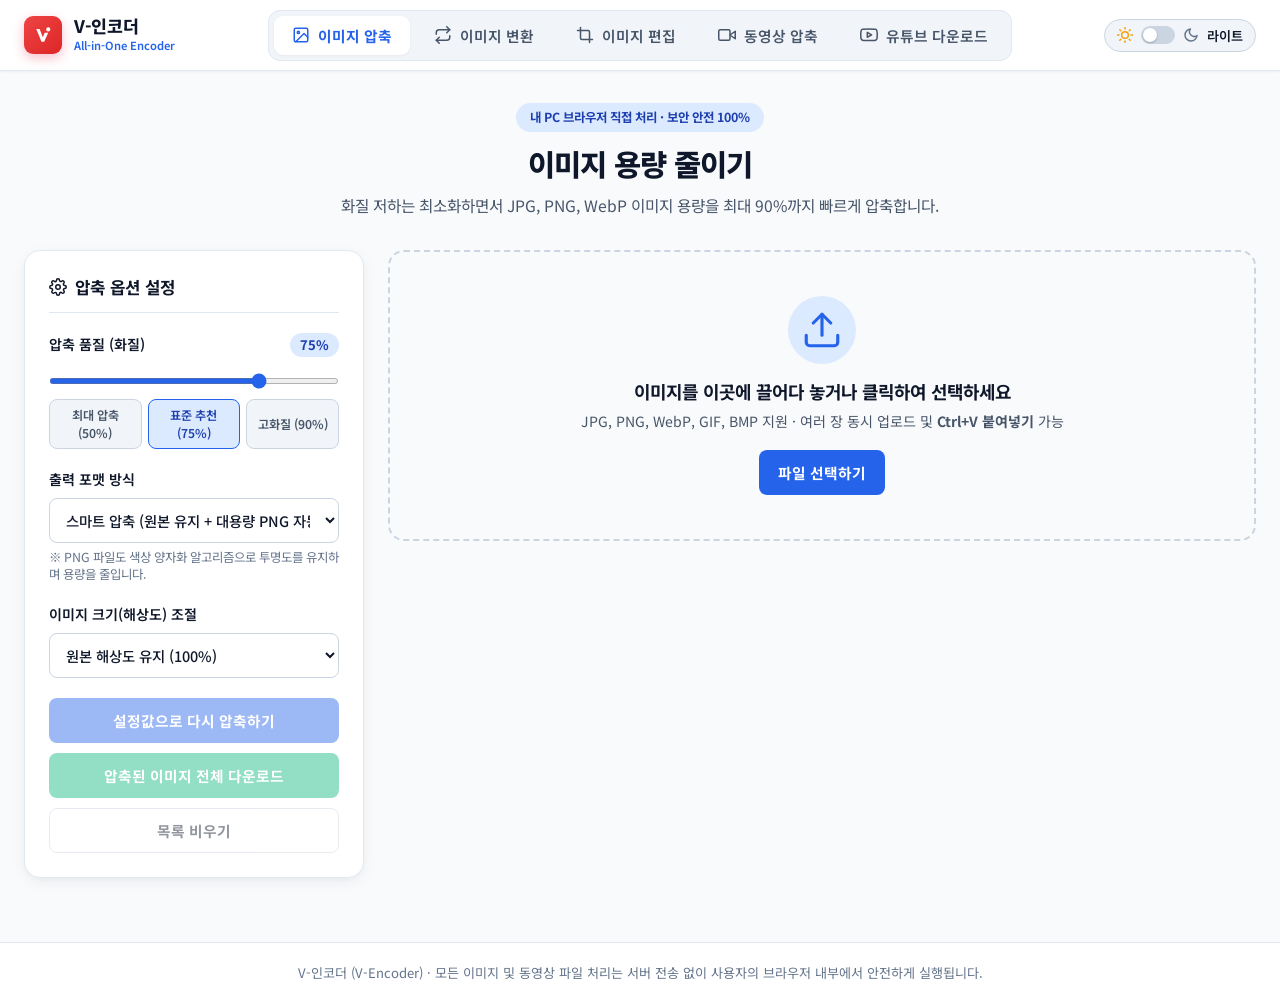
==== index.html @ ed8affd1 "Add files via upload" ====
<!DOCTYPE html>
<html lang="ko" data-theme="light">
<head>
  <meta charset="UTF-8" />
  <meta name="viewport" content="width=device-width, initial-scale=1.0" />
  <title>V-인코더 | 이미지·동영상 압축/변환 & 유튜브 다운로드</title>
  <link rel="icon" type="image/svg+xml" href="data:image/svg+xml,%3Csvg xmlns='http://www.w3.org/2000/svg' viewBox='0 0 64 64'%3E%3Crect width='64' height='64' rx='12' fill='%23e11d48'/%3E%3Cpath d='M15 17 L28 49 L35 49 L45 27 L36 27 L31.5 38 L23.5 17 Z' fill='%23ffffff'/%3E%3Ccircle cx='45' cy='18' r='5' fill='%23ffffff'/%3E%3C/svg%3E" />
  <link rel="alternate icon" href="favicon.svg" />
  <link rel="stylesheet" href="style.css?v=20261013_3" />
  <link rel="preconnect" href="https://fonts.googleapis.com">
  <link rel="preconnect" href="https://fonts.gstatic.com" crossorigin>
  <link href="https://fonts.googleapis.com/css2?family=Pretendard:wght@400;500;600;700;800&family=Noto+Sans+KR:wght@400;500;600;700&display=swap" rel="stylesheet">
</head>
<body>
  <!-- 상단 고정 헤더 -->
  <header class="app-header">
    <div class="header-inner">
      <div class="brand" id="brandLogo" title="홈으로 이동">
        <div class="brand-icon">
          <svg width="24" height="24" viewBox="0 0 64 64" fill="none" xmlns="http://www.w3.org/2000/svg">
            <path d="M14 16 L28 50 L35 50 L46 26 L36.5 26 L31.5 38 L23 16 Z" fill="#ffffff" />
            <circle cx="46" cy="17" r="5.5" fill="#ffffff" />
          </svg>
        </div>
        <div class="brand-text">
          <span class="brand-title">V-인코더</span>
          <span class="brand-badge">All-in-One Encoder</span>
        </div>
      </div>

      <!-- 상단 4개 메인 메뉴 탭 -->
      <nav class="main-nav" role="tablist" aria-label="메인 기능 메뉴">
        <button class="nav-tab active" role="tab" aria-selected="true" data-tab="img-compress">
          <svg width="18" height="18" viewBox="0 0 24 24" fill="none" stroke="currentColor" stroke-width="2" stroke-linecap="round" stroke-linejoin="round">
            <rect x="3" y="3" width="18" height="18" rx="2" ry="2"></rect>
            <circle cx="8.5" cy="8.5" r="1.5"></circle>
            <polyline points="21 15 16 10 5 21"></polyline>
          </svg>
          <span>이미지 압축</span>
        </button>

        <button class="nav-tab" role="tab" aria-selected="false" data-tab="img-convert">
          <svg width="18" height="18" viewBox="0 0 24 24" fill="none" stroke="currentColor" stroke-width="2" stroke-linecap="round" stroke-linejoin="round">
            <polyline points="17 1 21 5 17 9"></polyline>
            <path d="M3 11V9a4 4 0 0 1 4-4h14"></path>
            <polyline points="7 23 3 19 7 15"></polyline>
            <path d="M21 13v2a4 4 0 0 1-4 4H3"></path>
          </svg>
          <span>이미지 변환</span>
        </button>

        <button class="nav-tab" role="tab" aria-selected="false" data-tab="img-edit">
          <svg width="18" height="18" viewBox="0 0 24 24" fill="none" stroke="currentColor" stroke-width="2" stroke-linecap="round" stroke-linejoin="round">
            <path d="M6 2v14a2 2 0 0 0 2 2h14"></path>
            <path d="M18 22V8a2 2 0 0 0-2-2H2"></path>
          </svg>
          <span>이미지 편집</span>
        </button>

        <button class="nav-tab" role="tab" aria-selected="false" data-tab="video-compress">
          <svg width="18" height="18" viewBox="0 0 24 24" fill="none" stroke="currentColor" stroke-width="2" stroke-linecap="round" stroke-linejoin="round">
            <polygon points="23 7 16 12 23 17 23 7"></polygon>
            <rect x="1" y="5" width="15" height="14" rx="2" ry="2"></rect>
          </svg>
          <span>동영상 압축</span>
        </button>

        <button class="nav-tab" role="tab" aria-selected="false" data-tab="yt-download">
          <svg width="18" height="18" viewBox="0 0 24 24" fill="none" stroke="currentColor" stroke-width="2" stroke-linecap="round" stroke-linejoin="round">
            <path d="M22.54 6.42a2.78 2.78 0 0 0-1.94-2C18.88 4 12 4 12 4s-6.88 0-8.6.46a2.78 2.78 0 0 0-1.94 2A29 29 0 0 0 1 11.75a29 29 0 0 0 .46 5.33A2.78 2.78 0 0 0 3.4 19c1.72.46 8.6.46 8.6.46s6.88 0 8.6-.46a2.78 2.78 0 0 0 1.94-2 29 29 0 0 0 .46-5.25 29 29 0 0 0-.46-5.33z"></path>
            <polygon points="9.75 15.02 15.5 11.75 9.75 8.48 9.75 15.02"></polygon>
          </svg>
          <span>유튜브 다운로드</span>
        </button>
      </nav>

      <!-- 우측 다크모드 토글 스위치 -->
      <div class="header-actions">
        <button type="button" class="theme-toggle-btn" id="themeToggleBtn" aria-label="다크모드 전환">
          <span class="theme-icon sun-icon" title="라이트 모드">
            <svg width="16" height="16" viewBox="0 0 24 24" fill="none" stroke="currentColor" stroke-width="2.2" stroke-linecap="round" stroke-linejoin="round">
              <circle cx="12" cy="12" r="5"></circle>
              <line x1="12" y1="1" x2="12" y2="3"></line>
              <line x1="12" y1="21" x2="12" y2="23"></line>
              <line x1="4.22" y1="4.22" x2="5.64" y2="5.64"></line>
              <line x1="18.36" y1="18.36" x2="19.78" y2="19.78"></line>
              <line x1="1" y1="12" x2="3" y2="12"></line>
              <line x1="21" y1="12" x2="23" y2="12"></line>
              <line x1="4.22" y1="19.78" x2="5.64" y2="18.36"></line>
              <line x1="18.36" y1="5.64" x2="19.78" y2="4.22"></line>
            </svg>
          </span>
          <span class="toggle-track">
            <span class="toggle-thumb"></span>
          </span>
          <span class="theme-icon moon-icon" title="다크 모드">
            <svg width="16" height="16" viewBox="0 0 24 24" fill="none" stroke="currentColor" stroke-width="2.2" stroke-linecap="round" stroke-linejoin="round">
              <path d="M21 12.79A9 9 0 1 1 11.21 3 7 7 0 0 0 21 12.79z"></path>
            </svg>
          </span>
          <span class="theme-label" id="themeLabel">라이트</span>
        </button>
      </div>
    </div>
  </header>

  <!-- 메인 컨테이너 -->
  <main class="main-container">

    <!-- ==========================================
         탭 1: 이미지 압축 (Image Compressor)
         ========================================== -->
    <section id="tab-img-compress" class="tab-panel active" role="tabpanel">
      <div class="section-header">
        <div class="section-badge">내 PC 브라우저 직접 처리 · 보안 안전 100%</div>
        <h1>이미지 용량 줄이기</h1>
        <p>화질 저하는 최소화하면서 JPG, PNG, WebP 이미지 용량을 최대 90%까지 빠르게 압축합니다.</p>
      </div>

      <div class="workspace-grid">
        <!-- 좌측: 설정 패널 -->
        <aside class="settings-card">
          <h2 class="card-title">
            <svg width="18" height="18" viewBox="0 0 24 24" fill="none" stroke="currentColor" stroke-width="2"><circle cx="12" cy="12" r="3"></circle><path d="M19.4 15a1.65 1.65 0 0 0 .33 1.82l.06.06a2 2 0 0 1 0 2.83 2 2 0 0 1-2.83 0l-.06-.06a1.65 1.65 0 0 0-1.82-.33 1.65 1.65 0 0 0-1 1.51V21a2 2 0 0 1-2 2 2 2 0 0 1-2-2v-.09A1.65 1.65 0 0 0 9 19.4a1.65 1.65 0 0 0-1.82.33l-.06.06a2 2 0 0 1-2.83 0 2 2 0 0 1 0-2.83l.06-.06a1.65 1.65 0 0 0 .33-1.82 1.65 1.65 0 0 0-1.51-1H3a2 2 0 0 1-2-2 2 2 0 0 1 2-2h.09A1.65 1.65 0 0 0 4.6 9a1.65 1.65 0 0 0-.33-1.82l-.06-.06a2 2 0 0 1 0-2.83 2 2 0 0 1 2.83 0l.06.06a1.65 1.65 0 0 0 1.82.33H9a1.65 1.65 0 0 0 1-1.51V3a2 2 0 0 1 2-2 2 2 0 0 1 2 2v.09a1.65 1.65 0 0 0 1 1.51 1.65 1.65 0 0 0 1.82-.33l.06-.06a2 2 0 0 1 2.83 0 2 2 0 0 1 0 2.83l-.06.06a1.65 1.65 0 0 0-.33 1.82V9a1.65 1.65 0 0 0 1.51 1H21a2 2 0 0 1 2 2 2 2 0 0 1-2 2h-.09a1.65 1.65 0 0 0-1.51 1z"></path></svg>
            압축 옵션 설정
          </h2>

          <div class="form-group">
            <div class="label-row">
              <label for="compressQuality">압축 품질 (화질)</label>
              <span class="value-badge" id="compressQualityVal">75%</span>
            </div>
            <input type="range" id="compressQuality" min="10" max="98" value="75" step="1" class="range-slider" />
            <div class="preset-chips">
              <button type="button" class="chip-btn" data-q="50">최대 압축 (50%)</button>
              <button type="button" class="chip-btn active" data-q="75">표준 추천 (75%)</button>
              <button type="button" class="chip-btn" data-q="90">고화질 (90%)</button>
            </div>
          </div>

          <div class="form-group">
            <label for="compressFormat">출력 포맷 방식</label>
            <select id="compressFormat" class="form-select">
              <option value="smart" selected>스마트 압축 (원본 유지 + 대용량 PNG 자동 최적화)</option>
              <option value="keep">원본 포맷 무조건 유지 (JPG/PNG/WebP)</option>
              <option value="image/webp">WebP로 압축 (용량 절감률 최고)</option>
              <option value="image/jpeg">JPG로 압축 (호환성 최고)</option>
            </select>
            <p class="form-hint">※ PNG 파일도 색상 양자화 알고리즘으로 투명도를 유지하며 용량을 줄입니다.</p>
          </div>

          <div class="form-group">
            <label for="compressScale">이미지 크기(해상도) 조절</label>
            <select id="compressScale" class="form-select">
              <option value="1" selected>원본 해상도 유지 (100%)</option>
              <option value="0.75">75% 크기로 축소</option>
              <option value="0.5">50% 크기로 축소</option>
              <option value="max-1920">가로 최대 1920px (FHD 맞춤)</option>
              <option value="max-1280">가로 최대 1280px (블로그/웹 맞춤)</option>
              <option value="max-800">가로 최대 800px (모바일 맞춤)</option>
            </select>
          </div>

          <div class="action-stack">
            <button type="button" id="recompressAllBtn" class="btn btn-primary btn-full" disabled>
              설정값으로 다시 압축하기
            </button>
            <button type="button" id="downloadAllCompressedBtn" class="btn btn-success btn-full" disabled>
              압축된 이미지 전체 다운로드
            </button>
            <button type="button" id="clearCompressedBtn" class="btn btn-outline btn-full" disabled>
              목록 비우기
            </button>
          </div>
        </aside>

        <!-- 우측: 드롭존 및 결과 리스트 -->
        <div class="content-area">
          <div class="dropzone" id="compressDropzone">
            <input type="file" id="compressFileInput" multiple accept="image/*" hidden />
            <div class="dropzone-icon">
              <svg width="42" height="42" viewBox="0 0 24 24" fill="none" stroke="currentColor" stroke-width="1.8" stroke-linecap="round" stroke-linejoin="round">
                <path d="M21 15v4a2 2 0 0 1-2 2H5a2 2 0 0 1-2-2v-4"></path>
                <polyline points="17 8 12 3 7 8"></polyline>
                <line x1="12" y1="3" x2="12" y2="15"></line>
              </svg>
            </div>
            <h3>이미지를 이곳에 끌어다 놓거나 클릭하여 선택하세요</h3>
            <p>JPG, PNG, WebP, GIF, BMP 지원 · 여러 장 동시 업로드 및 <strong>Ctrl+V 붙여넣기</strong> 가능</p>
            <button type="button" class="btn btn-primary">파일 선택하기</button>
          </div>

          <!-- 요약 바 -->
          <div class="summary-bar hidden" id="compressSummaryBar">
            <div class="summary-stat">
              <span class="stat-label">총 파일</span>
              <strong id="compressTotalCount">0개</strong>
            </div>
            <div class="summary-stat">
              <span class="stat-label">원본 총합</span>
              <strong id="compressOrigTotal">0 KB</strong>
            </div>
            <div class="summary-stat">
              <span class="stat-label">압축 후 총합</span>
              <strong id="compressNewTotal" class="accent-text">0 KB</strong>
            </div>
            <div class="summary-stat">
              <span class="stat-label">절감된 용량</span>
              <strong id="compressSavedBadge" class="badge-green">0% 절감</strong>
            </div>
          </div>

          <!-- 결과 리스트 -->
          <div class="file-list" id="compressFileList"></div>
        </div>
      </div>
    </section>

    <!-- ==========================================
         탭 2: 이미지 변환 (Image Converter)
         ========================================== -->
    <section id="tab-img-convert" class="tab-panel" role="tabpanel">
      <div class="section-header">
        <div class="section-badge">다중 일괄 변환 · 투명 배경 처리 지원</div>
        <h1>이미지 포맷 변환</h1>
        <p>PNG, JPG, WebP, BMP, ICO(아이콘), PDF 문서 포맷으로 클릭 한 번에 변환하세요.</p>
      </div>

      <div class="workspace-grid">
        <aside class="settings-card">
          <h2 class="card-title">
            <svg width="18" height="18" viewBox="0 0 24 24" fill="none" stroke="currentColor" stroke-width="2"><polyline points="17 1 21 5 17 9"></polyline><path d="M3 11V9a4 4 0 0 1 4-4h14"></path><polyline points="7 23 3 19 7 15"></polyline><path d="M21 13v2a4 4 0 0 1-4 4H3"></path></svg>
            변환 포맷 선택
          </h2>

          <div class="form-group">
            <label>변환할 목표 포맷</label>
            <div class="format-grid" id="convertFormatGrid">
              <button type="button" class="format-pill active" data-fmt="image/png" data-ext="png">
                <strong>PNG</strong>
                <span>고화질·투명배경</span>
              </button>
              <button type="button" class="format-pill" data-fmt="image/jpeg" data-ext="jpg">
                <strong>JPG</strong>
                <span>일반 사진·저용량</span>
              </button>
              <button type="button" class="format-pill" data-fmt="image/webp" data-ext="webp">
                <strong>WebP</strong>
                <span>차세대 고효율</span>
              </button>
              <button type="button" class="format-pill" data-fmt="image/bmp" data-ext="bmp">
                <strong>BMP</strong>
                <span>무압축 비트맵</span>
              </button>
              <button type="button" class="format-pill" data-fmt="image/x-icon" data-ext="ico">
                <strong>ICO</strong>
                <span>윈도우 아이콘</span>
              </button>
              <button type="button" class="format-pill" data-fmt="application/pdf" data-ext="pdf">
                <strong>PDF</strong>
                <span>문서로 저장</span>
              </button>
            </div>
          </div>

          <div class="form-group" id="convertBgGroup">
            <label for="convertBgColor">투명 배경 채움색 (JPG/BMP/PDF 변환 시)</label>
            <div class="color-picker-row">
              <input type="color" id="convertBgColor" value="#ffffff" />
              <span id="convertBgColorHex">#FFFFFF (흰색 기본)</span>
            </div>
          </div>

          <div class="form-group" id="icoSizeGroup" style="display:none;">
            <label for="icoSizeSelect">ICO 아이콘 규격</label>
            <select id="icoSizeSelect" class="form-select">
              <option value="256" selected>256 × 256 px (고해상도 표준)</option>
              <option value="128">128 × 128 px</option>
              <option value="64">64 × 64 px</option>
              <option value="48">48 × 48 px</option>
              <option value="32">32 × 32 px (파비콘 표준)</option>
              <option value="16">16 × 16 px</option>
            </select>
          </div>

          <div class="action-stack">
            <button type="button" id="convertAllBtn" class="btn btn-primary btn-full" disabled>
              선택한 포맷으로 일괄 변환
            </button>
            <button type="button" id="downloadAllConvertedBtn" class="btn btn-success btn-full" disabled>
              변환된 파일 전체 다운로드
            </button>
            <button type="button" id="clearConvertedBtn" class="btn btn-outline btn-full" disabled>
              목록 비우기
            </button>
          </div>
        </aside>

        <div class="content-area">
          <div class="dropzone" id="convertDropzone">
            <input type="file" id="convertFileInput" multiple accept="image/*,.svg,.ico,.bmp,.webp,.avif" hidden />
            <div class="dropzone-icon">
              <svg width="42" height="42" viewBox="0 0 24 24" fill="none" stroke="currentColor" stroke-width="1.8" stroke-linecap="round" stroke-linejoin="round">
                <polyline points="17 1 21 5 17 9"></polyline>
                <path d="M3 11V9a4 4 0 0 1 4-4h14"></path>
                <polyline points="7 23 3 19 7 15"></polyline>
                <path d="M21 13v2a4 4 0 0 1-4 4H3"></path>
              </svg>
            </div>
            <h3>변환할 이미지를 이곳에 드롭하거나 선택하세요</h3>
            <p>PNG, JPG, WebP, SVG, GIF, BMP, AVIF 등 모든 웹 이미지 포맷 입력 지원</p>
            <button type="button" class="btn btn-primary">이미지 파일 추가</button>
          </div>

          <div class="file-list" id="convertFileList"></div>
        </div>
      </div>
    </section>

    <!-- ==========================================
         탭 3: 이미지 편집 (Image Editor: 자르기/회전 & 배경 제거)
         ========================================== -->
    <section id="tab-img-edit" class="tab-panel" role="tabpanel">
      <div class="section-header">
        <div class="section-badge">정밀 사이즈 자르기 · 회전/반전 · AI/스마트 배경 제거</div>
        <h1>이미지 편집 스튜디오</h1>
        <p>원하는 픽셀(px) 규격 틀에 맞춰 자르기·회전하거나, 이미지 배경(누끼)을 깔끔하게 제거하세요.</p>

        <!-- 서브툴 전환 탭 (자르기/리사이즈/회전 vs 배경제거) -->
        <div class="subtool-switcher" id="editSubtoolSwitcher">
          <button type="button" class="subtool-btn active" data-subtool="crop">
            ✂️ 이미지 자르기 · 리사이즈 · 회전
          </button>
          <button type="button" class="subtool-btn" data-subtool="bgremove">
            🪄 이미지 배경 제거 (누끼 따기)
          </button>
        </div>
      </div>

      <!-- [서브툴 1] 이미지 자르기 / 리사이즈 / 회전 -->
      <div id="subtool-crop" class="subtool-view active">
        <div class="workspace-grid">
          <aside class="settings-card">
            <h2 class="card-title">
              <svg width="18" height="18" viewBox="0 0 24 24" fill="none" stroke="currentColor" stroke-width="2"><path d="M6 2v14a2 2 0 0 0 2 2h14"></path><path d="M18 22V8a2 2 0 0 0-2-2H2"></path></svg>
              자르기 · 리사이즈 · 회전
            </h2>

            <!-- 1. 픽셀(px) 리사이즈 및 규격 지정 -->
            <div class="form-group">
              <div class="label-row">
                <label>원하는 픽셀(px) 크기 지정 (리사이즈 / 규격 맞춤)</label>
              </div>
              <label class="checkbox-label" style="margin-bottom:8px; font-size:0.8rem; color:var(--text-secondary);">
                <input type="checkbox" id="cropKeepAspectInput" />
                <span>원본 비율 유지하며 한쪽만 입력해 자동 계산</span>
              </label>
              <div class="pixel-input-row">
                <div class="pixel-col">
                  <span class="pixel-col-label">가로 (W, px)</span>
                  <div class="pixel-field">
                    <input type="number" id="cropTargetW" min="1" max="10000" placeholder="예: 600" />
                  </div>
                </div>
                <span class="pixel-x">×</span>
                <div class="pixel-col">
                  <span class="pixel-col-label">세로 (H, px)</span>
                  <div class="pixel-field">
                    <input type="number" id="cropTargetH" min="1" max="10000" placeholder="예: 600" />
                  </div>
                </div>
              </div>
              <label class="checkbox-label" style="margin-top:10px; font-size:0.82rem;">
                <input type="checkbox" id="cropForceExactSize" checked />
                <span>저장 시 위 입력한 픽셀(px) 크기로 정확히 맞춰 저장</span>
              </label>
            </div>

            <!-- 2. 비율 프리셋 -->
            <div class="form-group">
              <label>자르기 틀 비율 선택</label>
              <div class="ratio-grid" id="cropRatioGrid">
                <button type="button" class="chip-btn active" data-ratio="full">전체 (안 자름)</button>
                <button type="button" class="chip-btn" data-ratio="free">자유 비율</button>
                <button type="button" class="chip-btn" data-ratio="1:1">1:1 (정사각)</button>
                <button type="button" class="chip-btn" data-ratio="4:3">4:3 (표준)</button>
                <button type="button" class="chip-btn" data-ratio="16:9">16:9 (와이드)</button>
                <button type="button" class="chip-btn" data-ratio="3:4">3:4 (세로/증명)</button>
              </div>
            </div>

            <!-- 3. 회전 및 반전 -->
            <div class="form-group">
              <label>이미지 회전 및 반전</label>
              <div class="transform-btn-grid">
                <button type="button" id="rotateLeftBtn" class="btn btn-outline btn-sm">↺ 왼쪽 90°</button>
                <button type="button" id="rotateRightBtn" class="btn btn-outline btn-sm">↻ 오른쪽 90°</button>
                <button type="button" id="flipHBtn" class="btn btn-outline btn-sm">⇄ 좌우 반전</button>
                <button type="button" id="flipVBtn" class="btn btn-outline btn-sm">⇅ 상하 반전</button>
              </div>
              <div class="label-row" style="margin-top:12px;">
                <label for="cropFineAngle" style="font-size:0.82rem;">미세 각도 조절</label>
                <span class="value-badge" id="cropFineAngleVal">0°</span>
              </div>
              <input type="range" id="cropFineAngle" min="-45" max="45" value="0" step="1" class="range-slider" />
            </div>

            <!-- 4. 출력 포맷 -->
            <div class="form-group">
              <label for="cropOutputFormat">저장 포맷</label>
              <select id="cropOutputFormat" class="form-select">
                <option value="image/png" data-ext="png" selected>PNG (고화질 무손실 · 추천)</option>
                <option value="image/jpeg" data-ext="jpg">JPG (일반 사진용)</option>
                <option value="image/webp" data-ext="webp">WebP (고효율 웹용)</option>
              </select>
            </div>

            <div class="action-stack">
              <button type="button" id="downloadCroppedBtn" class="btn btn-success btn-full" disabled>
                💾 리사이즈 / 잘라낸 이미지 다운로드
              </button>
              <button type="button" id="resetCropBtn" class="btn btn-outline btn-full" disabled>
                영역 · 크기 · 회전 초기화
              </button>
              <button type="button" id="changeCropImgBtn" class="btn btn-outline btn-full" disabled>
                다른 이미지 불러오기
              </button>
            </div>
          </aside>

          <div class="content-area">
            <div class="dropzone" id="cropDropzone">
              <input type="file" id="cropFileInput" accept="image/*" hidden />
              <div class="dropzone-icon">
                <svg width="42" height="42" viewBox="0 0 24 24" fill="none" stroke="currentColor" stroke-width="1.8" stroke-linecap="round" stroke-linejoin="round">
                  <path d="M6 2v14a2 2 0 0 0 2 2h14"></path>
                  <path d="M18 22V8a2 2 0 0 0-2-2H2"></path>
                </svg>
              </div>
              <h3>자르거나 회전할 이미지를 이곳에 드롭하거나 선택하세요</h3>
              <p>마우스로 파란색 틀을 자유롭게 조절하거나 정확한 가로×세로 픽셀 크기로 잘라낼 수 있습니다</p>
              <button type="button" class="btn btn-primary">편집할 이미지 선택</button>
            </div>

            <!-- 크롭 작업 캔버스 영역 -->
            <div class="editor-stage-card hidden" id="cropStageCard">
              <div class="editor-info-bar">
                <span id="cropOrigInfo">원본: 0 × 0 px</span>
                <span class="arrow-sep">|</span>
                <span id="cropBoxInfo">선택 영역: 0 × 0 px</span>
                <span class="arrow-sep">→</span>
                <strong id="cropFinalInfo" class="accent-text">최종 저장 크기: 0 × 0 px</strong>
              </div>

              <div class="crop-viewport" id="cropViewport">
                <div class="crop-canvas-wrap" id="cropCanvasWrap">
                  <canvas id="cropPreviewCanvas"></canvas>
                  <!-- 드래그 및 크기 조절 가능한 자르기 틀(Crop Box) -->
                  <div class="crop-box" id="cropBox">
                    <div class="crop-grid-lines"></div>
                    <div class="crop-size-floating" id="cropSizeFloating">0 × 0</div>
                    <span class="crop-handle handle-nw" data-handle="nw"></span>
                    <span class="crop-handle handle-n" data-handle="n"></span>
                    <span class="crop-handle handle-ne" data-handle="ne"></span>
                    <span class="crop-handle handle-e" data-handle="e"></span>
                    <span class="crop-handle handle-se" data-handle="se"></span>
                    <span class="crop-handle handle-s" data-handle="s"></span>
                    <span class="crop-handle handle-sw" data-handle="sw"></span>
                    <span class="crop-handle handle-w" data-handle="w"></span>
                  </div>
                </div>
              </div>
              <p class="editor-bottom-hint">💡 파란색 틀 안을 마우스로 잡고 이동하거나, 모서리·변의 흰색 점을 잡고 원하는 크기로 조절하세요.</p>
            </div>
          </div>
        </div>
      </div>

      <!-- [서브툴 2] 이미지 배경 제거 (누끼 따기) -->
      <div id="subtool-bgremove" class="subtool-view">
        <div class="workspace-grid">
          <aside class="settings-card">
            <h2 class="card-title">
              <svg width="18" height="18" viewBox="0 0 24 24" fill="none" stroke="currentColor" stroke-width="2"><path d="M12 2l3.09 6.26L22 9.27l-5 4.87 1.18 6.88L12 17.77l-6.18 3.25L7 14.14 2 9.27l6.91-1.01L12 2z"></path></svg>
              배경 제거 (누끼) 옵션
            </h2>

            <!-- 1. AI 자동 배경제거 -->
            <div class="form-group">
              <label>① AI 자동 배경 제거 (인물 · 상품 · 사물)</label>
              <button type="button" id="runAiBgRemoveBtn" class="btn btn-primary btn-full" disabled>
                🤖 AI로 배경 자동 제거하기
              </button>
              <p class="form-hint" id="aiBgStatusHint">※ 인물, 동물, 쇼핑몰 상품 사진 등의 배경을 AI가 자동으로 분리합니다. (첫 실행 시 모델 준비 약 5~10초 소요)</p>
            </div>

            <div class="divider"></div>

            <!-- 2. 스마트 색상/클릭 배경 제거 (0.1초 즉시 처리) -->
            <div class="form-group">
              <label>② 스마트 색상 배경 제거 (로고·도장·단색 배경 0.1초 처리)</label>
              <select id="bgRemoveModeSelect" class="form-select" style="margin-bottom:10px;">
                <option value="flood" selected>외곽 연결 배경만 제거 (피사체 내부 색상 보호 · 추천)</option>
                <option value="global">이미지 전체에서 선택한 배경색 모두 제거 (로고/도장/글자)</option>
              </select>

              <div class="color-picker-row" style="margin-bottom:10px;">
                <input type="color" id="bgTargetColor" value="#ffffff" />
                <span id="bgTargetColorText">지울 배경색 (#FFFFFF)</span>
                <button type="button" id="autoCornerBgBtn" class="btn btn-outline btn-sm" style="margin-left:auto; padding:4px 8px; font-size:0.75rem;" disabled>
                  모서리색 자동 추출
                </button>
              </div>

              <div class="label-row">
                <label for="bgTolerance">색상 허용 범위 (민감도)</label>
                <span class="value-badge" id="bgToleranceVal">35</span>
              </div>
              <input type="range" id="bgTolerance" min="2" max="120" value="35" step="1" class="range-slider" />

              <div class="label-row" style="margin-top:10px;">
                <label for="bgFeather">테두리 부드럽게 (페더링)</label>
                <span class="value-badge" id="bgFeatherVal">2px</span>
              </div>
              <input type="range" id="bgFeather" min="0" max="8" value="2" step="1" class="range-slider" />

              <button type="button" id="runColorBgRemoveBtn" class="btn btn-outline btn-full" style="margin-top:10px;" disabled>
                🎯 선택한 배경색 즉시 투명화
              </button>
            </div>

            <div class="divider"></div>

            <!-- 3. 마우스 클릭/브러시 도구 -->
            <div class="form-group">
              <label>③ 마우스 클릭 / 브러시 다듬기 도구</label>
              <div class="preset-chips" id="bgPointerToolGrid">
                <button type="button" class="chip-btn active" data-btool="wand">🪄 클릭 투명화</button>
                <button type="button" class="chip-btn" data-btool="erase">🧽 지우개 브러시</button>
                <button type="button" class="chip-btn" data-btool="restore">🖌️ 복원 브러시</button>
              </div>
              <div id="bgBrushSizeWrap" class="hidden" style="margin-top:10px;">
                <div class="label-row">
                  <label for="bgBrushSize">브러시 크기</label>
                  <span class="value-badge" id="bgBrushSizeVal">25px</span>
                </div>
                <input type="range" id="bgBrushSize" min="5" max="100" value="25" step="1" class="range-slider" />
              </div>
            </div>

            <!-- 4. 배경 색상 채우기 옵션 -->
            <div class="form-group">
              <label for="bgPreviewFill">배경 상태 (투명 유지 또는 배경색 합성)</label>
              <select id="bgPreviewFill" class="form-select">
                <option value="transparent" selected>투명 배경 유지 (체크무늬 표시 · 투명 PNG 저장)</option>
                <option value="#ffffff">흰색 배경으로 채우기 (증명사진/문서용)</option>
                <option value="#000000">검은색 배경으로 채우기</option>
                <option value="#dbeafe">하늘색 배경으로 채우기 (여권/증명사진용)</option>
              </select>
            </div>

            <div class="action-stack">
              <div class="transform-btn-grid">
                <button type="button" id="undoBgBtn" class="btn btn-outline btn-sm" disabled title="단축키: Ctrl + Z">
                  ↩️ 실행 취소 (Ctrl+Z)
                </button>
                <button type="button" id="redoBgBtn" class="btn btn-outline btn-sm" disabled title="단축키: Ctrl + Y">
                  ↪️ 다시 실행 (Ctrl+Y)
                </button>
              </div>
              <button type="button" id="downloadBgRemovedBtn" class="btn btn-success btn-full" disabled>
                💾 배경 제거된 PNG 다운로드
              </button>
              <button type="button" id="restoreOrigBgBtn" class="btn btn-outline btn-full" disabled>
                원본 이미지로 되돌리기
              </button>
              <button type="button" id="changeBgImgBtn" class="btn btn-outline btn-full" disabled>
                다른 이미지 선택
              </button>
            </div>
          </aside>

          <div class="content-area">
            <div class="dropzone" id="bgRemoveDropzone">
              <input type="file" id="bgRemoveFileInput" accept="image/*" hidden />
              <div class="dropzone-icon">
                <svg width="42" height="42" viewBox="0 0 24 24" fill="none" stroke="currentColor" stroke-width="1.8" stroke-linecap="round" stroke-linejoin="round">
                  <path d="M12 2l3.09 6.26L22 9.27l-5 4.87 1.18 6.88L12 17.77l-6.18 3.25L7 14.14 2 9.27l6.91-1.01L12 2z"></path>
                </svg>
              </div>
              <h3>배경을 제거할 이미지를 이곳에 드롭하거나 선택하세요</h3>
              <p>AI 자동 누끼 따기 및 클릭 한 번으로 원하는 배경색을 투명하게 지우는 마술봉·브러시 기능을 지원합니다</p>
              <button type="button" class="btn btn-primary">이미지 선택하기</button>
            </div>

            <!-- 배경 제거 작업 캔버스 카드 -->
            <div class="editor-stage-card hidden" id="bgStageCard">
              <div class="editor-info-bar" style="justify-content: space-between;">
                <div style="display:flex; align-items:center; gap:8px; flex-wrap:wrap;">
                  <span id="bgImgInfoText">해상도: 0 × 0 px</span>
                  <span class="arrow-sep">|</span>
                  <strong id="bgModeGuideText" class="accent-text">💡 배경을 마우스로 클릭하면 투명해집니다! (잘못 클릭 시 Ctrl+Z 취소)</strong>
                </div>
                <div style="display:flex; align-items:center; gap:6px;">
                  <button type="button" id="undoBgTopBtn" class="btn btn-outline btn-xs" disabled title="실행 취소 (Ctrl+Z)">
                    ↩️ 실행 취소 (Ctrl+Z)
                  </button>
                  <button type="button" id="redoBgTopBtn" class="btn btn-outline btn-xs" disabled title="다시 실행 (Ctrl+Y)">
                    ↪️ 다시 실행 (Ctrl+Y)
                  </button>
                </div>
              </div>

              <!-- AI 진행 상태 바 -->
              <div class="progress-panel hidden" id="aiBgProgressPanel" style="margin-bottom:14px;">
                <div class="progress-label-row">
                  <span id="aiBgProgressText">AI 배경 제거 모델 준비 및 분석 중...</span>
                  <strong id="aiBgProgressPct">처리 중</strong>
                </div>
                <div class="progress-bar-bg">
                  <div class="progress-bar-fill" id="aiBgProgressBar" style="width: 100%"></div>
                </div>
              </div>

              <div class="bg-canvas-viewport checkerboard-bg" id="bgCanvasViewport">
                <canvas id="bgEditorCanvas"></canvas>
              </div>
            </div>
          </div>
        </div>
      </div>
    </section>

    <!-- ==========================================
         탭 4: 동영상 압축 (Video Compressor)
         ========================================== -->
    <section id="tab-video-compress" class="tab-panel" role="tabpanel">
      <div class="section-header">
        <div class="section-badge">외부 서버 업로드 없음 · 하드웨어 가속 인코딩</div>
        <h1>동영상 용량 줄이기</h1>
        <p>해상도와 비트레이트(화질)를 조절하여 대용량 동영상 파일 크기를 획기적으로 줄입니다.</p>
      </div>

      <div class="workspace-grid">
        <aside class="settings-card">
          <h2 class="card-title">
            <svg width="18" height="18" viewBox="0 0 24 24" fill="none" stroke="currentColor" stroke-width="2"><polygon points="23 7 16 12 23 17 23 7"></polygon><rect x="1" y="5" width="15" height="14" rx="2" ry="2"></rect></svg>
            동영상 압축 설정
          </h2>

          <div class="form-group">
            <label for="videoResolution">출력 해상도 (크기 축소)</label>
            <select id="videoResolution" class="form-select">
              <option value="keep">원본 해상도 유지</option>
              <option value="1080">1080p (Full HD - 최대 1920×1080)</option>
              <option value="720" selected>720p (HD - 최대 1280×720, 추천)</option>
              <option value="480">480p (SD - 최대 854×480, 고압축)</option>
              <option value="360">360p (모바일/메신저 전송용 초저용량)</option>
            </select>
          </div>

          <div class="form-group">
            <label for="videoBitratePreset">압축 강도 (목표 비트레이트)</label>
            <select id="videoBitratePreset" class="form-select">
              <option value="800000">최대 압축 (저용량 우선 · 800 kbps)</option>
              <option value="1500000" selected>표준 압축 (화질/용량 균형 · 1.5 Mbps)</option>
              <option value="2500000">고화질 압축 (선명함 유지 · 2.5 Mbps)</option>
              <option value="4000000">초고화질 (원본급 화질 · 4.0 Mbps)</option>
            </select>
          </div>

          <div class="form-group">
            <label for="videoFps">프레임 레이트 (FPS)</label>
            <select id="videoFps" class="form-select">
              <option value="30" selected>30 FPS (표준 추천)</option>
              <option value="24">24 FPS (영화 표준 · 용량 추가 절감)</option>
              <option value="60">60 FPS (부드러운 모션)</option>
            </select>
          </div>

          <div class="form-group checkbox-group">
            <label class="checkbox-label">
              <input type="checkbox" id="videoMuteAudio" />
              <span>오디오(소리) 제거하여 용량 추가 절감</span>
            </label>
          </div>

          <div class="estimate-box" id="videoEstimateBox">
            <div class="estimate-row">
              <span>예상 압축 후 용량:</span>
              <strong id="videoEstimatedSize">영상을 선택하세요</strong>
            </div>
            <p class="form-hint">※ 브라우저 내장 미디어 인코더를 사용하므로 영상 재생 길이만큼 인코딩 시간이 소요됩니다.</p>
          </div>

          <div class="action-stack">
            <button type="button" id="startVideoCompressBtn" class="btn btn-primary btn-full" disabled>
              동영상 압축 시작하기
            </button>
            <button type="button" id="cancelVideoCompressBtn" class="btn btn-danger btn-full hidden">
              압축 중지
            </button>
          </div>
        </aside>

        <div class="content-area">
          <!-- 동영상 드롭존 -->
          <div class="dropzone" id="videoDropzone">
            <input type="file" id="videoFileInput" accept="video/mp4,video/webm,video/quicktime,video/*" hidden />
            <div class="dropzone-icon">
              <svg width="42" height="42" viewBox="0 0 24 24" fill="none" stroke="currentColor" stroke-width="1.8" stroke-linecap="round" stroke-linejoin="round">
                <polygon points="23 7 16 12 23 17 23 7"></polygon>
                <rect x="1" y="5" width="15" height="14" rx="2" ry="2"></rect>
              </svg>
            </div>
            <h3>압축할 동영상 파일을 이곳에 끌어다 놓거나 선택하세요</h3>
            <p>MP4, WebM, MOV 등 지원 · 사내 보안 자료도 외부 전송 없이 내 PC에서 안전하게 압축됩니다</p>
            <button type="button" class="btn btn-primary">동영상 파일 선택</button>
          </div>

          <!-- 동영상 미리보기 및 압축 진행 상태 카드 -->
          <div class="video-work-card hidden" id="videoWorkCard">
            <div class="video-info-header">
              <div>
                <h3 id="videoFileName">sample.mp4</h3>
                <p id="videoMetaInfo">원본 용량: 0 MB · 해상도: 0x0 · 길이: 00:00</p>
              </div>
              <button type="button" id="changeVideoBtn" class="btn btn-outline btn-sm">다른 영상 선택</button>
            </div>

            <!-- 진행 상태 바 -->
            <div class="progress-panel hidden" id="videoProgressPanel">
              <div class="progress-label-row">
                <span id="videoProgressStatus">동영상 압축 인코딩 진행 중... (창을 닫지 마세요)</span>
                <strong id="videoProgressPercent">0%</strong>
              </div>
              <div class="progress-bar-bg">
                <div class="progress-bar-fill" id="videoProgressBar" style="width: 0%"></div>
              </div>
            </div>

            <div class="video-compare-grid">
              <div class="video-box">
                <span class="video-tag">원본 동영상</span>
                <video id="origVideoPlayer" controls playsinline></video>
              </div>
              <div class="video-box hidden" id="compressedVideoBox">
                <span class="video-tag tag-success" id="compressedVideoTag">압축 완료</span>
                <video id="compressedVideoPlayer" controls playsinline></video>
                <div class="video-result-actions">
                  <div class="result-stat-text" id="videoResultStatText"></div>
                  <a id="downloadCompressedVideoBtn" class="btn btn-success btn-full" download="compressed.mp4">
                    압축된 동영상 다운로드
                  </a>
                </div>
              </div>
            </div>
          </div>
        </div>
      </div>
    </section>

    <!-- ==========================================
         탭 4: 유튜브 다운로드 (YouTube Downloader)
         ========================================== -->
    <section id="tab-yt-download" class="tab-panel" role="tabpanel">
      <div class="section-header">
        <div class="section-badge">SSYouTube 스타일 내장 추출기 · 썸네일 고화질 추출</div>
        <h1>유튜브 영상 · 음원 다운로드</h1>
        <p>유튜브 주소(URL)만 붙여넣으면 화면 안에서 바로 화질별 MP4 영상, MP3 음원, 4K/HD 썸네일을 다운로드합니다.</p>
      </div>

      <!-- URL 입력 바 -->
      <div class="yt-search-card">
        <form id="ytForm" class="yt-input-group">
          <div class="yt-input-wrapper">
            <svg width="20" height="20" viewBox="0 0 24 24" fill="none" stroke="currentColor" stroke-width="2"><path d="M10 13a5 5 0 0 0 7.54.54l3-3a5 5 0 0 0-7.07-7.07l-1.72 1.71"></path><path d="M14 11a5 5 0 0 0-7.54-.54l-3 3a5 5 0 0 0 7.07 7.07l1.71-1.71"></path></svg>
            <input
              type="text"
              id="ytUrlInput"
              placeholder="유튜브 주소를 붙여넣으세요 (예: https://www.youtube.com/watch?v=... 또는 https://youtu.be/...)"
              autocomplete="off"
              required
            />
            <button type="button" id="ytPasteBtn" class="btn-paste" title="클립보드 붙여넣기">붙여넣기</button>
          </div>
          <button type="submit" class="btn btn-primary btn-lg">
            영상 불러오기
          </button>
        </form>
        <div class="yt-helper-chips">
          <span>지원 주소: 일반 유튜브 영상, Shorts(쇼츠), 공유 링크(youtu.be) 모두 가능</span>
        </div>

        <!-- 1시간 이상 장편 영상 다운로드 안내 박스 -->
        <div class="yt-long-guide-box">
          <div class="guide-title">📌 1시간 이상 장편 영상 다운로드 안내</div>
          <ul class="guide-list">
            <li><strong>480p / 720p / 1080p 고화질</strong>은 추출 서버에서 화면과 소리를 합치는(인코딩) 작업이 필요하여, 1시간 이상 긴 영상은 변환 시간이 매우 오래 걸리거나 무료 서버 한계로 멈출 수 있습니다.</li>
            <li><strong>1시간 이상의 긴 영상</strong>을 받으실 때는 변환 대기 없이 즉시 다운로드되는 <strong>360p (MP4)</strong> 화질을 선택하시거나, 우측의 <strong>[외부 다이렉트 서버 모음] (SSYouTube, Y2Mate 등)</strong> 탭을 이용해 받아주시기 바랍니다.</li>
          </ul>
        </div>
      </div>

      <!-- 유튜브 결과 영역 -->
      <div id="ytResultContainer" class="yt-result-container hidden">
        <div class="yt-result-grid">
          <!-- 좌측: 영상 미리보기 및 고화질 썸네일 즉시 다운로드 -->
          <div class="yt-info-card">
            <div class="yt-thumb-preview">
              <img id="ytThumbImg" src="" alt="유튜브 썸네일 미리보기" />
              <span class="yt-id-badge" id="ytIdBadge">ID: -</span>
            </div>
            <h3 class="yt-video-title" id="ytVideoTitle">유튜브 영상 제목을 불러오는 중...</h3>
            <p class="yt-video-author" id="ytVideoAuthor"></p>

            <div class="divider"></div>

            <h4 class="sub-heading">고화질 썸네일 즉시 다운로드 (100% 직접 저장)</h4>
            <div class="thumb-dl-grid">
              <button type="button" class="btn btn-outline btn-sm thumb-dl-btn" data-res="maxresdefault">
                최고화질 (HD/4K) 저장
              </button>
              <button type="button" class="btn btn-outline btn-sm thumb-dl-btn" data-res="hqdefault">
                고화질 (HQ) 저장
              </button>
              <button type="button" class="btn btn-outline btn-sm thumb-dl-btn" data-res="mqdefault">
                중화질 (MQ) 저장
              </button>
            </div>
          </div>

          <!-- 우측: MP4 / MP3 내장 다운로드 엔진 (SSYouTube 스타일) -->
          <div class="yt-downloader-card">
            <div class="engine-header">
              <div>
                <h3>MP4 동영상 / MP3 음원 다운로드</h3>
                <p>원하는 화질(1080p, 720p, 480p) 또는 MP3를 선택해 바로 다운로드하세요.</p>
              </div>
              <!-- 다중 클라우드 추출 엔진 전환 탭 -->
              <div class="engine-tabs" id="ytEngineTabs">
                <button type="button" class="engine-tab active" data-engine="loader">추출 서버 1 (기본 내장)</button>
                <button type="button" class="engine-tab" data-engine="widget2">추출 서버 2 (고속 버튼형)</button>
                <button type="button" class="engine-tab" data-engine="direct">외부 다이렉트 서버 모음</button>
              </div>
            </div>

            <!-- 엔진 1: 내장형 멀티 포맷 추출 위젯 (화질별 MP4 / MP3 카드) -->
            <div class="engine-view active" id="engineViewLoader">
              <div class="iframe-notice" style="display:flex; align-items:center; justify-content:space-between; flex-wrap:wrap; gap:10px;">
                <span>💡 화질 선택 후 <strong>Download</strong>를 누르세요. (1시간 이상 장편 영상은 <strong>360p</strong> 또는 <strong>외부 다이렉트 서버</strong> 권장)</span>
                <div style="display:flex; align-items:center; gap:12px; flex-wrap:wrap;">
                  <label class="checkbox-label" style="font-size:0.82rem; font-weight:700; margin:0;">
                    <input type="checkbox" id="blockPopupToggle" checked />
                    <span>광고 새 창 차단</span>
                  </label>
                  <button type="button" id="resetYtExtractorBtn" class="btn btn-danger btn-sm" style="padding:5px 10px; font-size:0.78rem;">
                    ⛔ 진행 취소 / 추출기 초기화
                  </button>
                </div>
              </div>
              <div class="embed-frame-wrap">
                <iframe
                  id="ytEmbedFrame1"
                  src="about:blank"
                  scrolling="yes"
                  allowTransparency="true"
                  referrerpolicy="no-referrer"
                  sandbox="allow-scripts allow-same-origin allow-downloads allow-forms"
                  title="유튜브 다운로드 서버 1"
                ></iframe>
              </div>
            </div>

            <!-- 엔진 2: 버튼형 내장 위젯 -->
            <div class="engine-view" id="engineViewWidget2">
              <div class="iframe-notice" style="display:flex; align-items:center; justify-content:space-between; flex-wrap:wrap; gap:10px;">
                <span>💡 서버 1이 느릴 때 사용하세요. 포맷 선택 후 클릭하면 변환 즉시 파일이 내려받아집니다.</span>
                <button type="button" id="resetYtExtractorBtn2" class="btn btn-danger btn-sm" style="padding:5px 10px; font-size:0.78rem;">
                  ⛔ 진행 취소 / 추출기 초기화
                </button>
              </div>
              <div class="embed-frame-wrap embed-frame-compact">
                <iframe
                  id="ytEmbedFrame2"
                  src="about:blank"
                  scrolling="no"
                  allowTransparency="true"
                  referrerpolicy="no-referrer"
                  sandbox="allow-scripts allow-same-origin allow-downloads allow-forms"
                  title="유튜브 다운로드 서버 2"
                ></iframe>
              </div>
            </div>

            <!-- 엔진 3: 방화벽 우회 및 SSYouTube 등 원클릭 게이트웨이 -->
            <div class="engine-view" id="engineViewDirect">
              <div class="direct-gateway-box">
                <p class="gateway-desc">
                  <strong>1시간 이상 장편 영상(360p 즉시 다운로드)</strong>을 받으시거나 사내 방화벽에서 내장 위젯이 막힌 경우, 아래 버튼을 누르면 입력하신 유튜브 영상이 자동 연결된 다운로드 페이지가 열립니다.
                </p>
                <div class="gateway-grid">
                  <a id="gwSsyoutube" href="#" target="_blank" rel="noopener noreferrer" class="gateway-card">
                    <strong>SSYouTube (SaveFrom)</strong>
                    <span>장편 영상 360p 즉시 다운로드 및 720p 추출기 바로가기 →</span>
                  </a>
                  <a id="gwY2mate" href="#" target="_blank" rel="noopener noreferrer" class="gateway-card">
                    <strong>Y2Mate 고속 변환기</strong>
                    <span>360p/720p/1080p MP4 및 고음질 MP3 변환 바로가기 →</span>
                  </a>
                  <a id="gwCobalt" href="https://cobalt.tools/" target="_blank" rel="noopener noreferrer" class="gateway-card" id="gwCobaltCard">
                    <strong>Cobalt 클린 다운로더 (광고 없음)</strong>
                    <span>유튜브 주소 자동 복사 후 Cobalt 열기 →</span>
                  </a>
                  <a id="gwSnapsave" href="https://snapsave.io/ko" target="_blank" rel="noopener noreferrer" class="gateway-card">
                    <strong>SnapSave 4K/1080p 다운로더</strong>
                    <span>유튜브 주소 자동 복사 후 고화질 추출기 열기 →</span>
                  </a>
                </div>
              </div>
            </div>

          </div>
        </div>
      </div>
    </section>

  </main>

  <!-- 푸터 -->
  <footer class="app-footer">
    <p>V-인코더 (V-Encoder) · 모든 이미지 및 동영상 파일 처리는 서버 전송 없이 사용자의 브라우저 내부에서 안전하게 실행됩니다.</p>
  </footer>

  <!-- 토스트 알림 -->
  <div id="toastContainer" class="toast-container"></div>

  <script src="app.js?v=20261013_3"></script>
</body>
</html>
---- style.css ----
/* ==========================================================================
   VTI Media Studio - Stylesheet
   Default: Clean White (Light Theme) | Toggleable Dark Mode ([data-theme="dark"])
   ========================================================================== */

:root,
[data-theme="light"] {
  --bg-body: #f8fafc;
  --bg-surface: #ffffff;
  --bg-subtle: #f1f5f9;
  --bg-hover: #e2e8f0;
  --bg-dropzone: #f8fafc;
  --bg-dropzone-active: #eff6ff;

  --text-primary: #0f172a;
  --text-secondary: #475569;
  --text-muted: #64748b;

  --border-color: #e2e8f0;
  --border-strong: #cbd5e1;

  --accent: #2563eb;
  --accent-hover: #1d4ed8;
  --accent-soft: #dbeafe;
  --accent-text: #1e40af;

  --success: #10b981;
  --success-hover: #059669;
  --success-soft: #d1fae5;
  --success-text: #065f46;

  --danger: #ef4444;
  --danger-hover: #dc2626;

  --shadow-sm: 0 1px 3px rgba(15, 23, 42, 0.05);
  --shadow-md: 0 4px 16px -2px rgba(15, 23, 42, 0.07), 0 2px 6px -1px rgba(15, 23, 42, 0.04);
  --shadow-lg: 0 12px 28px -6px rgba(15, 23, 42, 0.1);

  --radius-sm: 8px;
  --radius-md: 12px;
  --radius-lg: 16px;
}

[data-theme="dark"] {
  --bg-body: #0b0f19;
  --bg-surface: #131b2e;
  --bg-subtle: #1e293b;
  --bg-hover: #334155;
  --bg-dropzone: #111827;
  --bg-dropzone-active: #1e293b;

  --text-primary: #f8fafc;
  --text-secondary: #cbd5e1;
  --text-muted: #94a3b8;

  --border-color: #1e293b;
  --border-strong: #334155;

  --accent: #3b82f6;
  --accent-hover: #60a5fa;
  --accent-soft: rgba(59, 130, 246, 0.18);
  --accent-text: #93c5fd;

  --success: #10b981;
  --success-hover: #34d399;
  --success-soft: rgba(16, 185, 129, 0.18);
  --success-text: #6ee7b7;

  --danger: #f87171;
  --danger-hover: #ef4444;

  --shadow-sm: 0 1px 3px rgba(0, 0, 0, 0.35);
  --shadow-md: 0 4px 20px rgba(0, 0, 0, 0.45);
  --shadow-lg: 0 12px 32px rgba(0, 0, 0, 0.6);
}

/* Reset & Base */
*, *::before, *::after {
  box-sizing: border-box;
  margin: 0;
  padding: 0;
}

body {
  font-family: 'Pretendard', 'Noto Sans KR', -apple-system, BlinkMacSystemFont, system-ui, sans-serif;
  background-color: var(--bg-body);
  color: var(--text-primary);
  line-height: 1.5;
  min-height: 100vh;
  display: flex;
  flex-direction: column;
  transition: background-color 0.25s ease, color 0.25s ease;
}

/* ==========================================================================
   Header & Navigation
   ========================================================================== */
.app-header {
  position: sticky;
  top: 0;
  z-index: 100;
  background-color: var(--bg-surface);
  border-bottom: 1px solid var(--border-color);
  box-shadow: var(--shadow-sm);
  transition: background-color 0.25s ease, border-color 0.25s ease;
}

.header-inner {
  max-width: 1280px;
  margin: 0 auto;
  padding: 0 24px;
  height: 70px;
  display: flex;
  align-items: center;
  justify-content: space-between;
  gap: 16px;
}

.brand {
  display: flex;
  align-items: center;
  gap: 12px;
  cursor: pointer;
  user-select: none;
}

.brand-icon {
  width: 38px;
  height: 38px;
  border-radius: 9px;
  background: linear-gradient(135deg, #ef4444, #dc2626);
  color: #ffffff;
  display: flex;
  align-items: center;
  justify-content: center;
  box-shadow: 0 4px 12px rgba(225, 29, 72, 0.28);
}

.brand-text {
  display: flex;
  flex-direction: column;
}

.brand-title {
  font-size: 1.08rem;
  font-weight: 800;
  letter-spacing: -0.02em;
  color: var(--text-primary);
  line-height: 1.2;
}

.brand-badge {
  font-size: 0.7rem;
  font-weight: 600;
  color: var(--accent);
}

/* Main Navigation Tabs */
.main-nav {
  display: flex;
  align-items: center;
  gap: 6px;
  background-color: var(--bg-subtle);
  padding: 5px;
  border-radius: 12px;
  border: 1px solid var(--border-color);
}

.nav-tab {
  display: inline-flex;
  align-items: center;
  gap: 8px;
  padding: 9px 18px;
  border: none;
  border-radius: 9px;
  background: transparent;
  color: var(--text-secondary);
  font-family: inherit;
  font-size: 0.92rem;
  font-weight: 600;
  cursor: pointer;
  transition: all 0.2s ease;
  white-space: nowrap;
}

.nav-tab:hover {
  color: var(--text-primary);
  background-color: var(--bg-hover);
}

.nav-tab.active {
  background-color: var(--bg-surface);
  color: var(--accent);
  box-shadow: var(--shadow-sm);
  font-weight: 700;
}

/* Theme Toggle Switch */
.theme-toggle-btn {
  display: inline-flex;
  align-items: center;
  gap: 8px;
  padding: 6px 12px;
  border-radius: 999px;
  background-color: var(--bg-subtle);
  border: 1px solid var(--border-strong);
  color: var(--text-primary);
  font-family: inherit;
  font-size: 0.82rem;
  font-weight: 600;
  cursor: pointer;
  transition: all 0.2s ease;
}

.theme-toggle-btn:hover {
  border-color: var(--accent);
}

.theme-icon {
  display: flex;
  align-items: center;
  justify-content: center;
  color: var(--text-muted);
}

[data-theme="light"] .sun-icon {
  color: #f59e0b;
}

[data-theme="dark"] .moon-icon {
  color: #60a5fa;
}

.toggle-track {
  width: 34px;
  height: 18px;
  background-color: var(--border-strong);
  border-radius: 999px;
  position: relative;
  transition: background-color 0.25s ease;
}

[data-theme="dark"] .toggle-track {
  background-color: var(--accent);
}

.toggle-thumb {
  width: 14px;
  height: 14px;
  background-color: #ffffff;
  border-radius: 50%;
  position: absolute;
  top: 2px;
  left: 2px;
  transition: transform 0.25s cubic-bezier(0.4, 0, 0.2, 1);
  box-shadow: 0 1px 2px rgba(0, 0, 0, 0.25);
}

[data-theme="dark"] .toggle-thumb {
  transform: translateX(16px);
}

.theme-label {
  min-width: 34px;
  text-align: center;
}

/* ==========================================================================
   Main Content & Layout
   ========================================================================== */
.main-container {
  flex: 1;
  width: 100%;
  max-width: 1280px;
  margin: 0 auto;
  padding: 32px 24px 64px;
}

.tab-panel {
  display: none;
  animation: fadeIn 0.22s ease-out;
}

.tab-panel.active {
  display: block;
}

@keyframes fadeIn {
  from { opacity: 0; transform: translateY(6px); }
  to { opacity: 1; transform: translateY(0); }
}

.section-header {
  text-align: center;
  margin-bottom: 32px;
}

.section-badge {
  display: inline-block;
  padding: 5px 14px;
  border-radius: 999px;
  background-color: var(--accent-soft);
  color: var(--accent-text);
  font-size: 0.78rem;
  font-weight: 700;
  margin-bottom: 10px;
}

.section-header h1 {
  font-size: 1.85rem;
  font-weight: 800;
  letter-spacing: -0.025em;
  margin-bottom: 8px;
  color: var(--text-primary);
}

.section-header p {
  font-size: 0.98rem;
  color: var(--text-secondary);
}

/* Workspace 2-Column Grid */
.workspace-grid {
  display: grid;
  grid-template-columns: 340px 1fr;
  gap: 24px;
  align-items: start;
}

/* Settings Card (Left Sidebar) */
.settings-card {
  background-color: var(--bg-surface);
  border: 1px solid var(--border-color);
  border-radius: var(--radius-lg);
  padding: 24px;
  box-shadow: var(--shadow-md);
  position: sticky;
  top: 94px;
}

.card-title {
  display: flex;
  align-items: center;
  gap: 8px;
  font-size: 1.05rem;
  font-weight: 700;
  margin-bottom: 20px;
  padding-bottom: 12px;
  border-bottom: 1px solid var(--border-color);
  color: var(--text-primary);
}

.form-group {
  margin-bottom: 20px;
}

.form-group label {
  display: block;
  font-size: 0.88rem;
  font-weight: 600;
  color: var(--text-primary);
  margin-bottom: 8px;
}

.label-row {
  display: flex;
  align-items: center;
  justify-content: space-between;
  margin-bottom: 8px;
}

.label-row label {
  margin-bottom: 0;
}

.value-badge {
  padding: 2px 10px;
  border-radius: 999px;
  background-color: var(--accent-soft);
  color: var(--accent-text);
  font-size: 0.82rem;
  font-weight: 700;
}

.range-slider {
  width: 100%;
  accent-color: var(--accent);
  cursor: pointer;
  height: 6px;
}

.preset-chips {
  display: grid;
  grid-template-columns: repeat(3, 1fr);
  gap: 6px;
  margin-top: 10px;
}

.chip-btn {
  padding: 6px 8px;
  font-size: 0.76rem;
  font-weight: 600;
  font-family: inherit;
  border-radius: var(--radius-sm);
  border: 1px solid var(--border-strong);
  background-color: var(--bg-subtle);
  color: var(--text-secondary);
  cursor: pointer;
  transition: all 0.15s ease;
}

.chip-btn:hover,
.chip-btn.active {
  background-color: var(--accent-soft);
  border-color: var(--accent);
  color: var(--accent-text);
}

.form-select {
  width: 100%;
  padding: 10px 12px;
  border-radius: var(--radius-sm);
  border: 1px solid var(--border-strong);
  background-color: var(--bg-surface);
  color: var(--text-primary);
  font-family: inherit;
  font-size: 0.9rem;
  font-weight: 500;
  outline: none;
  transition: border-color 0.2s;
}

.form-select:focus {
  border-color: var(--accent);
}

.form-hint {
  margin-top: 6px;
  font-size: 0.78rem;
  color: var(--text-muted);
  line-height: 1.4;
}

/* Format Pill Grid (Image Converter) */
.format-grid {
  display: grid;
  grid-template-columns: repeat(2, 1fr);
  gap: 8px;
}

.format-pill {
  display: flex;
  flex-direction: column;
  align-items: flex-start;
  padding: 10px 12px;
  border-radius: var(--radius-sm);
  border: 1.5px solid var(--border-strong);
  background-color: var(--bg-subtle);
  color: var(--text-primary);
  font-family: inherit;
  cursor: pointer;
  transition: all 0.18s ease;
  text-align: left;
}

.format-pill strong {
  font-size: 0.92rem;
  font-weight: 700;
}

.format-pill span {
  font-size: 0.73rem;
  color: var(--text-muted);
  margin-top: 2px;
}

.format-pill:hover {
  border-color: var(--accent);
}

.format-pill.active {
  background-color: var(--accent-soft);
  border-color: var(--accent);
  color: var(--accent-text);
}

.format-pill.active span {
  color: var(--accent-text);
}

.color-picker-row {
  display: flex;
  align-items: center;
  gap: 10px;
  padding: 8px 12px;
  border-radius: var(--radius-sm);
  border: 1px solid var(--border-strong);
  background-color: var(--bg-subtle);
}

.color-picker-row input[type="color"] {
  width: 32px;
  height: 28px;
  border: none;
  background: none;
  cursor: pointer;
}

.color-picker-row span {
  font-size: 0.85rem;
  color: var(--text-secondary);
  font-weight: 500;
}

.checkbox-label {
  display: flex !important;
  align-items: center;
  gap: 8px;
  cursor: pointer;
  user-select: none;
}

.checkbox-label input[type="checkbox"] {
  width: 17px;
  height: 17px;
  accent-color: var(--accent);
}

/* Buttons */
.action-stack {
  display: flex;
  flex-direction: column;
  gap: 10px;
  margin-top: 16px;
}

.btn {
  display: inline-flex;
  align-items: center;
  justify-content: center;
  gap: 8px;
  padding: 11px 18px;
  border-radius: var(--radius-sm);
  border: 1px solid transparent;
  font-family: inherit;
  font-size: 0.92rem;
  font-weight: 700;
  cursor: pointer;
  text-decoration: none;
  transition: all 0.18s ease;
}

.btn:disabled {
  opacity: 0.45;
  cursor: not-allowed;
}

.btn-full {
  width: 100%;
}

.btn-sm {
  padding: 7px 13px;
  font-size: 0.82rem;
}

.btn-lg {
  padding: 13px 24px;
  font-size: 0.98rem;
}

.btn-primary {
  background-color: var(--accent);
  color: #ffffff;
}

.btn-primary:hover:not(:disabled) {
  background-color: var(--accent-hover);
}

.btn-success {
  background-color: var(--success);
  color: #ffffff;
}

.btn-success:hover:not(:disabled) {
  background-color: var(--success-hover);
}

.btn-danger {
  background-color: var(--danger);
  color: #ffffff;
}

.btn-danger:hover:not(:disabled) {
  background-color: var(--danger-hover);
}

.btn-outline {
  background-color: transparent;
  border-color: var(--border-strong);
  color: var(--text-primary);
}

.btn-outline:hover:not(:disabled) {
  background-color: var(--bg-subtle);
  border-color: var(--text-muted);
}

/* ==========================================================================
   Dropzone & File Cards
   ========================================================================== */
.dropzone {
  background-color: var(--bg-dropzone);
  border: 2px dashed var(--border-strong);
  border-radius: var(--radius-lg);
  padding: 44px 24px;
  text-align: center;
  cursor: pointer;
  transition: all 0.2s ease;
}

.dropzone:hover,
.dropzone.dragover {
  background-color: var(--bg-dropzone-active);
  border-color: var(--accent);
}

.dropzone-icon {
  width: 68px;
  height: 68px;
  margin: 0 auto 14px;
  border-radius: 50%;
  background-color: var(--accent-soft);
  color: var(--accent);
  display: flex;
  align-items: center;
  justify-content: center;
}

.dropzone h3 {
  font-size: 1.12rem;
  font-weight: 700;
  margin-bottom: 6px;
  color: var(--text-primary);
}

.dropzone p {
  font-size: 0.88rem;
  color: var(--text-secondary);
  margin-bottom: 18px;
}

/* Summary Bar */
.summary-bar {
  display: grid;
  grid-template-columns: repeat(4, 1fr);
  gap: 12px;
  margin-top: 18px;
  padding: 16px 20px;
  background-color: var(--bg-surface);
  border: 1px solid var(--border-color);
  border-radius: var(--radius-md);
  box-shadow: var(--shadow-sm);
}

.summary-stat {
  display: flex;
  flex-direction: column;
  gap: 4px;
}

.stat-label {
  font-size: 0.78rem;
  color: var(--text-muted);
  font-weight: 600;
}

.summary-stat strong {
  font-size: 1.05rem;
  font-weight: 800;
}

.accent-text {
  color: var(--accent);
}

.badge-green {
  display: inline-block;
  width: fit-content;
  padding: 2px 10px;
  border-radius: 999px;
  background-color: var(--success-soft);
  color: var(--success-text);
  font-size: 0.88rem !important;
}

/* File List & Items */
.file-list {
  display: flex;
  flex-direction: column;
  gap: 12px;
  margin-top: 18px;
}

.file-item {
  display: flex;
  align-items: center;
  justify-content: space-between;
  gap: 16px;
  padding: 14px 18px;
  background-color: var(--bg-surface);
  border: 1px solid var(--border-color);
  border-radius: var(--radius-md);
  box-shadow: var(--shadow-sm);
}

.file-item-left {
  display: flex;
  align-items: center;
  gap: 14px;
  min-width: 0;
  flex: 1;
}

.file-thumb {
  width: 56px;
  height: 56px;
  border-radius: var(--radius-sm);
  object-fit: cover;
  background-color: var(--bg-subtle);
  border: 1px solid var(--border-color);
  flex-shrink: 0;
}

.file-meta {
  min-width: 0;
  flex: 1;
}

.file-name {
  font-size: 0.94rem;
  font-weight: 700;
  color: var(--text-primary);
  white-space: nowrap;
  overflow: hidden;
  text-overflow: ellipsis;
  margin-bottom: 4px;
}

.file-details {
  display: flex;
  flex-wrap: wrap;
  align-items: center;
  gap: 8px;
  font-size: 0.82rem;
  color: var(--text-secondary);
}

.arrow-sep {
  color: var(--text-muted);
  font-weight: 700;
}

.size-new {
  font-weight: 700;
  color: var(--accent);
}

.saving-pill {
  padding: 2px 8px;
  border-radius: 999px;
  font-size: 0.76rem;
  font-weight: 700;
  background-color: var(--success-soft);
  color: var(--success-text);
}

.file-item-actions {
  display: flex;
  align-items: center;
  gap: 8px;
  flex-shrink: 0;
}

/* ==========================================================================
   Video Compressor Section
   ========================================================================== */
.estimate-box {
  padding: 12px 14px;
  border-radius: var(--radius-sm);
  background-color: var(--bg-subtle);
  border: 1px solid var(--border-color);
}

.estimate-row {
  display: flex;
  align-items: center;
  justify-content: space-between;
  font-size: 0.88rem;
}

.estimate-row strong {
  color: var(--accent);
}

.video-work-card {
  margin-top: 18px;
  padding: 22px;
  background-color: var(--bg-surface);
  border: 1px solid var(--border-color);
  border-radius: var(--radius-lg);
  box-shadow: var(--shadow-md);
}

.video-info-header {
  display: flex;
  align-items: center;
  justify-content: space-between;
  gap: 12px;
  padding-bottom: 16px;
  margin-bottom: 16px;
  border-bottom: 1px solid var(--border-color);
}

.video-info-header h3 {
  font-size: 1.05rem;
  font-weight: 700;
}

.video-info-header p {
  font-size: 0.85rem;
  color: var(--text-secondary);
  margin-top: 2px;
}

.progress-panel {
  margin-bottom: 20px;
  padding: 16px;
  border-radius: var(--radius-md);
  background-color: var(--bg-subtle);
  border: 1px solid var(--border-strong);
}

.progress-label-row {
  display: flex;
  justify-content: space-between;
  font-size: 0.88rem;
  font-weight: 600;
  margin-bottom: 8px;
}

.progress-bar-bg {
  width: 100%;
  height: 12px;
  border-radius: 999px;
  background-color: var(--border-strong);
  overflow: hidden;
}

.progress-bar-fill {
  height: 100%;
  background: linear-gradient(90deg, #2563eb, #10b981);
  border-radius: 999px;
  transition: width 0.2s linear;
}

.video-compare-grid {
  display: grid;
  grid-template-columns: repeat(auto-fit, minmax(280px, 1fr));
  gap: 18px;
}

.video-box {
  background-color: var(--bg-subtle);
  border: 1px solid var(--border-color);
  border-radius: var(--radius-md);
  padding: 14px;
  display: flex;
  flex-direction: column;
  gap: 10px;
}

.video-tag {
  display: inline-block;
  width: fit-content;
  padding: 3px 10px;
  border-radius: 999px;
  font-size: 0.78rem;
  font-weight: 700;
  background-color: var(--bg-hover);
  color: var(--text-primary);
}

.video-tag.tag-success {
  background-color: var(--success-soft);
  color: var(--success-text);
}

.video-box video {
  width: 100%;
  max-height: 280px;
  border-radius: var(--radius-sm);
  background-color: #000;
}

.video-result-actions {
  display: flex;
  flex-direction: column;
  gap: 10px;
  margin-top: 4px;
}

.result-stat-text {
  font-size: 0.88rem;
  font-weight: 700;
  color: var(--success-text);
  text-align: center;
}

/* ==========================================================================
   YouTube Downloader Section
   ========================================================================== */
.yt-search-card {
  max-width: 860px;
  margin: 0 auto 28px;
  padding: 24px;
  background-color: var(--bg-surface);
  border: 1px solid var(--border-color);
  border-radius: var(--radius-lg);
  box-shadow: var(--shadow-md);
}

.yt-input-group {
  display: flex;
  gap: 12px;
}

.yt-input-wrapper {
  flex: 1;
  display: flex;
  align-items: center;
  gap: 10px;
  padding: 0 14px;
  border-radius: var(--radius-sm);
  border: 2px solid var(--border-strong);
  background-color: var(--bg-body);
  transition: border-color 0.2s;
}

.yt-input-wrapper:focus-within {
  border-color: var(--accent);
}

.yt-input-wrapper svg {
  color: var(--text-muted);
  flex-shrink: 0;
}

.yt-input-wrapper input {
  flex: 1;
  border: none;
  background: transparent;
  color: var(--text-primary);
  font-family: inherit;
  font-size: 0.96rem;
  padding: 13px 0;
  outline: none;
}

.btn-paste {
  padding: 6px 12px;
  border-radius: 6px;
  border: 1px solid var(--border-strong);
  background-color: var(--bg-surface);
  color: var(--text-secondary);
  font-family: inherit;
  font-size: 0.8rem;
  font-weight: 600;
  cursor: pointer;
}

.btn-paste:hover {
  border-color: var(--accent);
  color: var(--accent);
}

.yt-helper-chips {
  margin-top: 10px;
  font-size: 0.82rem;
  color: var(--text-muted);
  text-align: center;
}

.yt-long-guide-box {
  margin-top: 16px;
  padding: 14px 18px;
  border-radius: var(--radius-md);
  background-color: var(--bg-subtle);
  border: 1px solid var(--border-strong);
  border-left: 4px solid var(--accent);
  text-align: left;
}

.yt-long-guide-box .guide-title {
  font-size: 0.88rem;
  font-weight: 800;
  color: var(--text-primary);
  margin-bottom: 6px;
}

.yt-long-guide-box .guide-list {
  margin: 0;
  padding-left: 18px;
  font-size: 0.82rem;
  color: var(--text-secondary);
  line-height: 1.55;
}

.yt-long-guide-box .guide-list li + li {
  margin-top: 4px;
}

.yt-result-grid {
  display: grid;
  grid-template-columns: 360px 1fr;
  gap: 24px;
  align-items: start;
}

.yt-info-card,
.yt-downloader-card {
  background-color: var(--bg-surface);
  border: 1px solid var(--border-color);
  border-radius: var(--radius-lg);
  padding: 22px;
  box-shadow: var(--shadow-md);
}

.yt-thumb-preview {
  position: relative;
  border-radius: var(--radius-md);
  overflow: hidden;
  background-color: #000;
  aspect-ratio: 16 / 9;
  margin-bottom: 14px;
}

.yt-thumb-preview img {
  width: 100%;
  height: 100%;
  object-fit: cover;
  display: block;
}

.yt-id-badge {
  position: absolute;
  bottom: 8px;
  right: 8px;
  padding: 3px 8px;
  border-radius: 6px;
  background: rgba(0, 0, 0, 0.75);
  color: #fff;
  font-size: 0.75rem;
  font-weight: 600;
}

.yt-video-title {
  font-size: 1.02rem;
  font-weight: 700;
  line-height: 1.4;
  margin-bottom: 4px;
}

.yt-video-author {
  font-size: 0.85rem;
  color: var(--text-muted);
}

.divider {
  height: 1px;
  background-color: var(--border-color);
  margin: 16px 0;
}

.sub-heading {
  font-size: 0.86rem;
  font-weight: 700;
  margin-bottom: 10px;
  color: var(--text-secondary);
}

.thumb-dl-grid {
  display: flex;
  flex-direction: column;
  gap: 8px;
}

.engine-header {
  display: flex;
  flex-direction: column;
  gap: 14px;
  padding-bottom: 16px;
  margin-bottom: 16px;
  border-bottom: 1px solid var(--border-color);
}

.engine-header h3 {
  font-size: 1.1rem;
  font-weight: 800;
}

.engine-header p {
  font-size: 0.86rem;
  color: var(--text-secondary);
}

.engine-tabs {
  display: flex;
  flex-wrap: wrap;
  gap: 8px;
}

.engine-tab {
  padding: 8px 14px;
  border-radius: var(--radius-sm);
  border: 1px solid var(--border-strong);
  background-color: var(--bg-subtle);
  color: var(--text-secondary);
  font-family: inherit;
  font-size: 0.84rem;
  font-weight: 600;
  cursor: pointer;
  transition: all 0.15s ease;
}

.engine-tab.active {
  background-color: var(--accent);
  border-color: var(--accent);
  color: #ffffff;
}

.engine-view {
  display: none;
}

.engine-view.active {
  display: block;
}

.iframe-notice {
  padding: 10px 14px;
  border-radius: var(--radius-sm);
  background-color: var(--accent-soft);
  color: var(--accent-text);
  font-size: 0.84rem;
  margin-bottom: 12px;
}

.embed-frame-wrap {
  width: 100%;
  height: 400px;
  border-radius: var(--radius-md);
  overflow: hidden;
  border: 1px solid var(--border-strong);
  background-color: var(--bg-subtle);
}

.embed-frame-wrap.embed-frame-compact {
  height: 220px;
}

.embed-frame-wrap iframe {
  width: 100%;
  height: 100%;
  border: none;
}

.direct-gateway-box {
  padding: 8px 0;
}

.gateway-desc {
  font-size: 0.88rem;
  color: var(--text-secondary);
  margin-bottom: 14px;
}

.gateway-grid {
  display: grid;
  grid-template-columns: repeat(2, 1fr);
  gap: 12px;
}

.gateway-card {
  display: flex;
  flex-direction: column;
  gap: 4px;
  padding: 16px;
  border-radius: var(--radius-md);
  border: 1px solid var(--border-strong);
  background-color: var(--bg-subtle);
  text-decoration: none;
  color: var(--text-primary);
  transition: all 0.18s ease;
}

.gateway-card:hover {
  border-color: var(--accent);
  background-color: var(--accent-soft);
  transform: translateY(-2px);
}

.gateway-card strong {
  font-size: 0.95rem;
  color: var(--accent);
}

.gateway-card span {
  font-size: 0.8rem;
  color: var(--text-secondary);
}

/* ==========================================================================
   Image Editor Section (Crop / Rotate & Background Removal)
   ========================================================================== */
.subtool-switcher {
  display: inline-flex;
  align-items: center;
  gap: 8px;
  margin-top: 18px;
  padding: 6px;
  border-radius: 12px;
  background-color: var(--bg-surface);
  border: 1px solid var(--border-strong);
  box-shadow: var(--shadow-sm);
}

.subtool-btn {
  padding: 10px 20px;
  border: none;
  border-radius: 8px;
  background: transparent;
  color: var(--text-secondary);
  font-family: inherit;
  font-size: 0.92rem;
  font-weight: 700;
  cursor: pointer;
  transition: all 0.2s ease;
}

.subtool-btn:hover {
  color: var(--text-primary);
  background-color: var(--bg-subtle);
}

.subtool-btn.active {
  background-color: var(--accent);
  color: #ffffff;
  box-shadow: var(--shadow-sm);
}

.subtool-view {
  display: none;
}

.subtool-view.active {
  display: block;
}

.ratio-grid {
  display: grid;
  grid-template-columns: repeat(3, 1fr);
  gap: 6px;
}

.pixel-input-row {
  display: flex;
  align-items: flex-end;
  gap: 8px;
}

.pixel-col {
  flex: 1;
  min-width: 0;
  display: flex;
  flex-direction: column;
  gap: 4px;
}

.pixel-col-label {
  font-size: 0.75rem;
  font-weight: 700;
  color: var(--text-muted);
}

.pixel-field {
  width: 100%;
  display: flex;
  align-items: center;
  padding: 8px 10px;
  border-radius: var(--radius-sm);
  border: 1px solid var(--border-strong);
  background-color: var(--bg-subtle);
  transition: border-color 0.2s;
}

.pixel-field:focus-within {
  border-color: var(--accent);
}

.pixel-field input {
  width: 100%;
  border: none;
  background: transparent;
  color: var(--text-primary);
  font-family: inherit;
  font-size: 0.94rem;
  font-weight: 700;
  outline: none;
}

.pixel-x {
  font-weight: 700;
  color: var(--text-muted);
  padding-bottom: 8px;
}

.pixel-apply-btn {
  height: 37px;
  padding: 0 14px;
  flex-shrink: 0;
}

.transform-btn-grid {
  display: grid;
  grid-template-columns: repeat(2, 1fr);
  gap: 8px;
}

.editor-stage-card {
  background-color: var(--bg-surface);
  border: 1px solid var(--border-color);
  border-radius: var(--radius-lg);
  padding: 20px;
  box-shadow: var(--shadow-md);
}

.editor-info-bar {
  display: flex;
  flex-wrap: wrap;
  align-items: center;
  justify-content: center;
  gap: 10px;
  padding: 10px 16px;
  margin-bottom: 16px;
  border-radius: var(--radius-sm);
  background-color: var(--bg-subtle);
  border: 1px solid var(--border-color);
  font-size: 0.86rem;
  color: var(--text-secondary);
}

.crop-viewport {
  width: 100%;
  min-height: 420px;
  max-height: 620px;
  display: flex;
  align-items: center;
  justify-content: center;
  background-color: #0f172a;
  border-radius: var(--radius-md);
  padding: 20px;
  overflow: hidden;
  user-select: none;
}

.crop-canvas-wrap {
  position: relative;
  display: inline-block;
  line-height: 0;
  box-shadow: 0 8px 24px rgba(0, 0, 0, 0.45);
}

#cropPreviewCanvas {
  display: block;
  max-width: 100%;
  max-height: 560px;
}

.crop-box {
  position: absolute;
  top: 0;
  left: 0;
  border: 2px solid #3b82f6;
  box-shadow: 0 0 0 9999px rgba(0, 0, 0, 0.58);
  cursor: move;
  touch-action: none;
}

.crop-grid-lines {
  position: absolute;
  inset: 0;
  pointer-events: none;
  background-image:
    linear-gradient(to right, rgba(255,255,255,0.32) 1px, transparent 1px),
    linear-gradient(to bottom, rgba(255,255,255,0.32) 1px, transparent 1px);
  background-size: 33.333% 33.333%;
}

.crop-size-floating {
  position: absolute;
  top: -26px;
  left: 0;
  padding: 2px 8px;
  border-radius: 4px;
  background-color: #2563eb;
  color: #ffffff;
  font-size: 0.74rem;
  font-weight: 700;
  line-height: 1.4;
  white-space: nowrap;
  pointer-events: none;
}

.crop-handle {
  position: absolute;
  width: 12px;
  height: 12px;
  background-color: #ffffff;
  border: 2px solid #2563eb;
  border-radius: 2px;
}

.handle-nw { top: -6px; left: -6px; cursor: nwse-resize; }
.handle-n  { top: -6px; left: calc(50% - 6px); cursor: ns-resize; }
.handle-ne { top: -6px; right: -6px; cursor: nesw-resize; }
.handle-e  { top: calc(50% - 6px); right: -6px; cursor: ew-resize; }
.handle-se { bottom: -6px; right: -6px; cursor: nwse-resize; }
.handle-s  { bottom: -6px; left: calc(50% - 6px); cursor: ns-resize; }
.handle-sw { bottom: -6px; left: -6px; cursor: nesw-resize; }
.handle-w  { top: calc(50% - 6px); left: -6px; cursor: ew-resize; }

.editor-bottom-hint {
  margin-top: 12px;
  text-align: center;
  font-size: 0.82rem;
  color: var(--text-muted);
}

/* Background Removal Canvas */
.bg-canvas-viewport {
  width: 100%;
  min-height: 420px;
  max-height: 620px;
  display: flex;
  align-items: center;
  justify-content: center;
  border-radius: var(--radius-md);
  border: 1px solid var(--border-strong);
  padding: 16px;
  overflow: auto;
}

.checkerboard-bg {
  background-color: #ffffff;
  background-image:
    linear-gradient(45deg, #cbd5e1 25%, transparent 25%),
    linear-gradient(-45deg, #cbd5e1 25%, transparent 25%),
    linear-gradient(45deg, transparent 75%, #cbd5e1 75%),
    linear-gradient(-45deg, transparent 75%, #cbd5e1 75%);
  background-size: 20px 20px;
  background-position: 0 0, 0 10px, 10px -10px, -10px 0;
}

#bgEditorCanvas {
  max-width: 100%;
  max-height: 560px;
  cursor: crosshair;
  box-shadow: 0 4px 16px rgba(0, 0, 0, 0.18);
}

/* ==========================================================================
   Footer & Toast & Utilities
   ========================================================================== */
.app-footer {
  padding: 20px 24px;
  text-align: center;
  font-size: 0.82rem;
  color: var(--text-muted);
  border-top: 1px solid var(--border-color);
  background-color: var(--bg-surface);
}

.hidden {
  display: none !important;
}

.toast-container {
  position: fixed;
  bottom: 24px;
  right: 24px;
  z-index: 9999;
  display: flex;
  flex-direction: column;
  gap: 10px;
}

.toast {
  padding: 12px 18px;
  border-radius: var(--radius-sm);
  background-color: var(--text-primary);
  color: var(--bg-surface);
  font-size: 0.88rem;
  font-weight: 600;
  box-shadow: var(--shadow-lg);
  animation: slideUp 0.25s ease-out;
}

@keyframes slideUp {
  from { opacity: 0; transform: translateY(12px); }
  to { opacity: 1; transform: translateY(0); }
}

/* Responsive */
@media (max-width: 960px) {
  .header-inner {
    height: auto;
    padding: 14px 16px;
    flex-wrap: wrap;
  }
  .main-nav {
    order: 3;
    width: 100%;
    overflow-x: auto;
  }
  .workspace-grid,
  .yt-result-grid {
    grid-template-columns: 1fr;
  }
  .settings-card {
    position: static;
  }
  .summary-bar {
    grid-template-columns: repeat(2, 1fr);
  }
  .yt-input-group {
    flex-direction: column;
  }
  .gateway-grid {
    grid-template-columns: 1fr;
  }
}
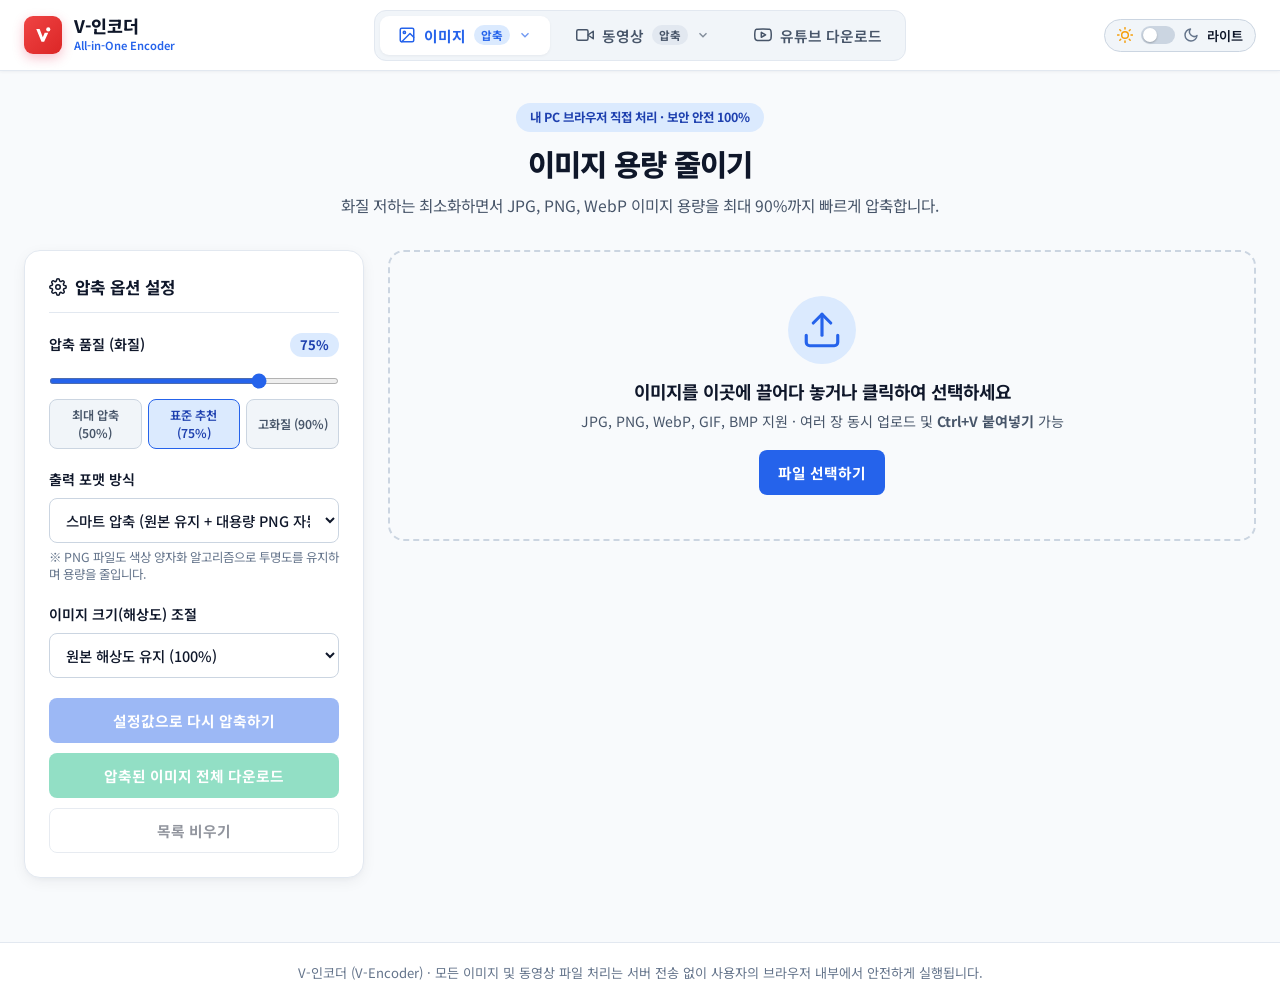
==== commit 29362771: "Add files via upload" ====
--- a/index.html
+++ b/index.html
@@ -3,10 +3,10 @@
 <head>
   <meta charset="UTF-8" />
   <meta name="viewport" content="width=device-width, initial-scale=1.0" />
-  <title>V-인코더 | 이미지·동영상 압축/변환 & 유튜브 다운로드</title>
+  <title>V-인코더 | 이미지·동영상 올인원 편집/변환 & 유튜브 다운로드</title>
   <link rel="icon" type="image/svg+xml" href="data:image/svg+xml,%3Csvg xmlns='http://www.w3.org/2000/svg' viewBox='0 0 64 64'%3E%3Crect width='64' height='64' rx='12' fill='%23e11d48'/%3E%3Cpath d='M15 17 L28 49 L35 49 L45 27 L36 27 L31.5 38 L23.5 17 Z' fill='%23ffffff'/%3E%3Ccircle cx='45' cy='18' r='5' fill='%23ffffff'/%3E%3C/svg%3E" />
   <link rel="alternate icon" href="favicon.svg" />
-  <link rel="stylesheet" href="style.css?v=20261013_3" />
+  <link rel="stylesheet" href="style.css?v=20261013_4" />
   <link rel="preconnect" href="https://fonts.googleapis.com">
   <link rel="preconnect" href="https://fonts.gstatic.com" crossorigin>
   <link href="https://fonts.googleapis.com/css2?family=Pretendard:wght@400;500;600;700;800&family=Noto+Sans+KR:wght@400;500;600;700&display=swap" rel="stylesheet">
@@ -28,44 +28,90 @@
         </div>
       </div>
 
-      <!-- 상단 4개 메인 메뉴 탭 -->
-      <nav class="main-nav" role="tablist" aria-label="메인 기능 메뉴">
-        <button class="nav-tab active" role="tab" aria-selected="true" data-tab="img-compress">
-          <svg width="18" height="18" viewBox="0 0 24 24" fill="none" stroke="currentColor" stroke-width="2" stroke-linecap="round" stroke-linejoin="round">
-            <rect x="3" y="3" width="18" height="18" rx="2" ry="2"></rect>
-            <circle cx="8.5" cy="8.5" r="1.5"></circle>
-            <polyline points="21 15 16 10 5 21"></polyline>
-          </svg>
-          <span>이미지 압축</span>
-        </button>
-
-        <button class="nav-tab" role="tab" aria-selected="false" data-tab="img-convert">
-          <svg width="18" height="18" viewBox="0 0 24 24" fill="none" stroke="currentColor" stroke-width="2" stroke-linecap="round" stroke-linejoin="round">
-            <polyline points="17 1 21 5 17 9"></polyline>
-            <path d="M3 11V9a4 4 0 0 1 4-4h14"></path>
-            <polyline points="7 23 3 19 7 15"></polyline>
-            <path d="M21 13v2a4 4 0 0 1-4 4H3"></path>
-          </svg>
-          <span>이미지 변환</span>
-        </button>
-
-        <button class="nav-tab" role="tab" aria-selected="false" data-tab="img-edit">
-          <svg width="18" height="18" viewBox="0 0 24 24" fill="none" stroke="currentColor" stroke-width="2" stroke-linecap="round" stroke-linejoin="round">
-            <path d="M6 2v14a2 2 0 0 0 2 2h14"></path>
-            <path d="M18 22V8a2 2 0 0 0-2-2H2"></path>
-          </svg>
-          <span>이미지 편집</span>
-        </button>
-
-        <button class="nav-tab" role="tab" aria-selected="false" data-tab="video-compress">
-          <svg width="18" height="18" viewBox="0 0 24 24" fill="none" stroke="currentColor" stroke-width="2" stroke-linecap="round" stroke-linejoin="round">
-            <polygon points="23 7 16 12 23 17 23 7"></polygon>
-            <rect x="1" y="5" width="15" height="14" rx="2" ry="2"></rect>
-          </svg>
-          <span>동영상 압축</span>
-        </button>
-
-        <button class="nav-tab" role="tab" aria-selected="false" data-tab="yt-download">
+      <!-- 상단 3대 메인 메뉴 (마우스 올리면 하위 메뉴 자동 펼침) -->
+      <nav class="main-nav" role="navigation" aria-label="메인 기능 메뉴">
+        <!-- 1. 이미지 드롭다운 그룹 -->
+        <div class="nav-dropdown-group" data-group="image">
+          <button type="button" class="nav-tab nav-group-trigger active" id="navTriggerImage" data-default-target="img-compress">
+            <svg width="18" height="18" viewBox="0 0 24 24" fill="none" stroke="currentColor" stroke-width="2" stroke-linecap="round" stroke-linejoin="round">
+              <rect x="3" y="3" width="18" height="18" rx="2" ry="2"></rect>
+              <circle cx="8.5" cy="8.5" r="1.5"></circle>
+              <polyline points="21 15 16 10 5 21"></polyline>
+            </svg>
+            <span>이미지</span>
+            <span class="nav-sub-label" id="navImageCurrentLabel">압축</span>
+            <svg class="nav-caret" width="14" height="14" viewBox="0 0 24 24" fill="none" stroke="currentColor" stroke-width="2.4"><polyline points="6 9 12 15 18 9"></polyline></svg>
+          </button>
+          <div class="nav-dropdown-menu">
+            <button type="button" class="nav-dropdown-item active" data-nav-target="img-compress">
+              <span class="item-icon">🗜️</span>
+              <div class="item-text">
+                <strong>이미지 압축</strong>
+                <span>JPG·PNG·WebP 고화질 용량 다이어트</span>
+              </div>
+            </button>
+            <button type="button" class="nav-dropdown-item" data-nav-target="img-convert">
+              <span class="item-icon">🔄</span>
+              <div class="item-text">
+                <strong>이미지 확장자 변환</strong>
+                <span>PNG · JPG · WebP · BMP · ICO · PDF 변환</span>
+              </div>
+            </button>
+            <button type="button" class="nav-dropdown-item" data-nav-target="img-crop">
+              <span class="item-icon">✂️</span>
+              <div class="item-text">
+                <strong>이미지 자르기 · 리사이즈 · 회전</strong>
+                <span>원하는 픽셀(px) 크기 맞춤 · 비율 크롭 · 회전</span>
+              </div>
+            </button>
+            <button type="button" class="nav-dropdown-item" data-nav-target="img-bgremove">
+              <span class="item-icon">🪄</span>
+              <div class="item-text">
+                <strong>이미지 배경 제거 (누끼)</strong>
+                <span>AI 자동 분리 · 마술봉 클릭 투명화 · 브러시</span>
+              </div>
+            </button>
+          </div>
+        </div>
+
+        <!-- 2. 동영상 드롭다운 그룹 -->
+        <div class="nav-dropdown-group" data-group="video">
+          <button type="button" class="nav-tab nav-group-trigger" id="navTriggerVideo" data-default-target="video-compress">
+            <svg width="18" height="18" viewBox="0 0 24 24" fill="none" stroke="currentColor" stroke-width="2" stroke-linecap="round" stroke-linejoin="round">
+              <polygon points="23 7 16 12 23 17 23 7"></polygon>
+              <rect x="1" y="5" width="15" height="14" rx="2" ry="2"></rect>
+            </svg>
+            <span>동영상</span>
+            <span class="nav-sub-label" id="navVideoCurrentLabel">압축</span>
+            <svg class="nav-caret" width="14" height="14" viewBox="0 0 24 24" fill="none" stroke="currentColor" stroke-width="2.4"><polyline points="6 9 12 15 18 9"></polyline></svg>
+          </button>
+          <div class="nav-dropdown-menu">
+            <button type="button" class="nav-dropdown-item" data-nav-target="video-compress">
+              <span class="item-icon">📉</span>
+              <div class="item-text">
+                <strong>동영상 용량 압축</strong>
+                <span>해상도·비트레이트·프레임 조절로 용량 축소</span>
+              </div>
+            </button>
+            <button type="button" class="nav-dropdown-item" data-nav-target="video-gif">
+              <span class="item-icon">🎞️</span>
+              <div class="item-text">
+                <strong>동영상 → GIF 움짤 변환</strong>
+                <span>타임라인 구간 선택 · 화면 비율 크롭 · 사이즈 조절</span>
+              </div>
+            </button>
+            <button type="button" class="nav-dropdown-item" data-nav-target="video-convert">
+              <span class="item-icon">🔁</span>
+              <div class="item-text">
+                <strong>동영상 확장자 변환 · 음원 추출</strong>
+                <span>MP4 ↔ MOV · WebM 변환 및 WAV 오디오 추출</span>
+              </div>
+            </button>
+          </div>
+        </div>
+
+        <!-- 3. 유튜브 다운로드 단독 메뉴 -->
+        <button type="button" class="nav-tab" id="navTriggerYt" data-nav-target="yt-download">
           <svg width="18" height="18" viewBox="0 0 24 24" fill="none" stroke="currentColor" stroke-width="2" stroke-linecap="round" stroke-linejoin="round">
             <path d="M22.54 6.42a2.78 2.78 0 0 0-1.94-2C18.88 4 12 4 12 4s-6.88 0-8.6.46a2.78 2.78 0 0 0-1.94 2A29 29 0 0 0 1 11.75a29 29 0 0 0 .46 5.33A2.78 2.78 0 0 0 3.4 19c1.72.46 8.6.46 8.6.46s6.88 0 8.6-.46a2.78 2.78 0 0 0 1.94-2 29 29 0 0 0 .46-5.25 29 29 0 0 0-.46-5.33z"></path>
             <polygon points="9.75 15.02 15.5 11.75 9.75 8.48 9.75 15.02"></polygon>
@@ -761,6 +807,383 @@
     </section>
 
     <!-- ==========================================
+         탭 3-2: 동영상 → GIF 움짤 변환 (타임라인 구간 · 비율 크롭 · 사이즈 동시 조절)
+         ========================================== -->
+    <section id="tab-video-gif" class="tab-panel" role="tabpanel">
+      <div class="section-header">
+        <div class="section-badge">타임라인 구간 선택 · 화면 비율 크롭 · 원하는 픽셀 사이즈 동시 변환</div>
+        <h1>동영상 → GIF 움짤 변환</h1>
+        <p>동영상에서 원하는 시간 구간(최대 15초)을 선택하고, 1:1 정사각형 등 원하는 비율로 화면을 잘라낸 뒤 지정한 픽셀 크기의 GIF로 한 번에 변환합니다.</p>
+      </div>
+
+      <div class="workspace-grid">
+        <aside class="settings-card">
+          <h2 class="card-title">
+            <svg width="18" height="18" viewBox="0 0 24 24" fill="none" stroke="currentColor" stroke-width="2"><rect x="2" y="2" width="20" height="20" rx="2.18" ry="2.18"></rect><line x1="7" y1="2" x2="7" y2="22"></line><line x1="17" y1="2" x2="17" y2="22"></line><line x1="2" y1="12" x2="22" y2="12"></line></svg>
+            GIF 구간 · 크롭 · 사이즈 설정
+          </h2>
+
+          <!-- 1. 타임라인 구간 설정 (시작 ~ 종료 시간, 최대 15초) -->
+          <div class="form-group">
+            <div class="label-row">
+              <label>① 변환할 시간 구간 (최대 15초 제한)</label>
+              <span class="value-badge" id="gifDurationBadge">0.0초</span>
+            </div>
+            <div class="pixel-input-row" style="margin-top:6px;">
+              <div class="pixel-col">
+                <span class="pixel-col-label">시작 시간 (초)</span>
+                <div class="pixel-field">
+                  <input type="number" id="gifStartTimeInput" min="0" step="0.1" value="0.0" />
+                </div>
+              </div>
+              <span class="pixel-x">~</span>
+              <div class="pixel-col">
+                <span class="pixel-col-label">종료 시간 (초)</span>
+                <div class="pixel-field">
+                  <input type="number" id="gifEndTimeInput" min="0.2" step="0.1" value="5.0" />
+                </div>
+              </div>
+            </div>
+            <div class="transform-btn-grid" style="margin-top:8px;">
+              <button type="button" id="setGifStartNowBtn" class="btn btn-outline btn-xs" disabled>
+                ⏱️ 현재 위치를 시작점으로
+              </button>
+              <button type="button" id="setGifEndNowBtn" class="btn btn-outline btn-xs" disabled>
+                ⏱️ 현재 위치를 종료점으로
+              </button>
+            </div>
+            <button type="button" id="previewGifLoopBtn" class="btn btn-outline btn-sm btn-full" style="margin-top:6px;" disabled>
+              🔁 선택한 구간만 미리 재생해보기
+            </button>
+          </div>
+
+          <div class="divider"></div>
+
+          <!-- 2. 픽셀(px) 사이즈 지정 & 화면 비율 크롭 (한 번에 조절) -->
+          <div class="form-group">
+            <div class="label-row">
+              <label>② 출력 GIF 픽셀(px) 크기 지정</label>
+            </div>
+            <label class="checkbox-label" style="margin-bottom:8px; font-size:0.8rem; color:var(--text-secondary);">
+              <input type="checkbox" id="gifKeepAspectInput" />
+              <span>현재 틀 비율 유지하며 한쪽만 입력해 자동 계산</span>
+            </label>
+            <div class="pixel-input-row">
+              <div class="pixel-col">
+                <span class="pixel-col-label">가로 (W, px)</span>
+                <div class="pixel-field">
+                  <input type="number" id="gifTargetW" min="32" max="1920" placeholder="예: 480" />
+                </div>
+              </div>
+              <span class="pixel-x">×</span>
+              <div class="pixel-col">
+                <span class="pixel-col-label">세로 (H, px)</span>
+                <div class="pixel-field">
+                  <input type="number" id="gifTargetH" min="32" max="1920" placeholder="예: 480" />
+                </div>
+              </div>
+            </div>
+            <div class="preset-chips" id="gifQuickSizeChips" style="margin-top:8px;">
+              <button type="button" class="chip-btn" data-gifw="320">320px (가벼움)</button>
+              <button type="button" class="chip-btn active" data-gifw="480">480px (추천)</button>
+              <button type="button" class="chip-btn" data-gifw="640">640px (고화질)</button>
+            </div>
+            <label class="checkbox-label" style="margin-top:10px; font-size:0.82rem;">
+              <input type="checkbox" id="gifForceExactSize" checked />
+              <span>저장 시 위 입력한 픽셀(px) 크기로 정확히 맞춰 저장</span>
+            </label>
+          </div>
+
+          <!-- 3. 동영상 화면 자르기 틀 비율 -->
+          <div class="form-group">
+            <label>③ 화면 자르기 틀 비율 (16:9 → 1:1 정사각 등)</label>
+            <div class="ratio-grid" id="gifRatioGrid">
+              <button type="button" class="chip-btn active" data-ratio="full">전체 (안 자름)</button>
+              <button type="button" class="chip-btn" data-ratio="free">자유 비율</button>
+              <button type="button" class="chip-btn" data-ratio="1:1">1:1 (정사각)</button>
+              <button type="button" class="chip-btn" data-ratio="16:9">16:9 (와이드)</button>
+              <button type="button" class="chip-btn" data-ratio="4:3">4:3 (표준)</button>
+              <button type="button" class="chip-btn" data-ratio="9:16">9:16 (세로)</button>
+            </div>
+          </div>
+
+          <!-- 4. 프레임(FPS) 및 배속 -->
+          <div class="form-group">
+            <div class="pixel-input-row" style="gap:10px;">
+              <div class="pixel-col">
+                <span class="pixel-col-label">프레임 속도 (FPS)</span>
+                <select id="gifFpsSelect" class="form-select">
+                  <option value="10">10 FPS (저용량)</option>
+                  <option value="12" selected>12 FPS (추천)</option>
+                  <option value="15">15 FPS (부드러움)</option>
+                  <option value="20">20 FPS (고프레임)</option>
+                </select>
+              </div>
+              <div class="pixel-col">
+                <span class="pixel-col-label">재생 배속</span>
+                <select id="gifSpeedSelect" class="form-select">
+                  <option value="0.75">0.75x (느리게)</option>
+                  <option value="1" selected>1.0x (기본)</option>
+                  <option value="1.25">1.25x (약간 빠르게)</option>
+                  <option value="1.5">1.5x (빠르게)</option>
+                  <option value="2">2.0x (2배속)</option>
+                </select>
+              </div>
+            </div>
+          </div>
+
+          <div class="action-stack">
+            <button type="button" id="startGifConvertBtn" class="btn btn-primary btn-full" disabled>
+              🎞️ 선택한 구간 · 크기로 GIF 만들기
+            </button>
+            <button type="button" id="cancelGifConvertBtn" class="btn btn-danger btn-full hidden">
+              변환 중지
+            </button>
+            <button type="button" id="changeGifVideoBtn" class="btn btn-outline btn-full" disabled>
+              다른 동영상 선택
+            </button>
+          </div>
+        </aside>
+
+        <div class="content-area">
+          <div class="dropzone" id="gifVideoDropzone">
+            <input type="file" id="gifVideoFileInput" accept="video/*" hidden />
+            <div class="dropzone-icon">
+              <svg width="42" height="42" viewBox="0 0 24 24" fill="none" stroke="currentColor" stroke-width="1.8" stroke-linecap="round" stroke-linejoin="round">
+                <rect x="2" y="2" width="20" height="20" rx="2.18" ry="2.18"></rect>
+                <line x1="7" y1="2" x2="7" y2="22"></line>
+                <line x1="17" y1="2" x2="17" y2="22"></line>
+                <line x1="2" y1="12" x2="22" y2="12"></line>
+              </svg>
+            </div>
+            <h3>GIF로 변환할 동영상 파일을 이곳에 드롭하거나 선택하세요</h3>
+            <p>MP4, MOV, WebM 지원 · 타임라인 바에서 구간을 고르고 원하는 비율(1:1 등)과 크기로 즉시 움짤을 만듭니다</p>
+            <button type="button" class="btn btn-primary">동영상 파일 선택</button>
+          </div>
+
+          <!-- GIF 편집 및 타임라인 작업 카드 -->
+          <div class="editor-stage-card hidden" id="gifStageCard">
+            <div class="editor-info-bar">
+              <span id="gifOrigInfo">원본: 0 × 0 px</span>
+              <span class="arrow-sep">|</span>
+              <span id="gifBoxInfo">크롭 영역: 0 × 0 px</span>
+              <span class="arrow-sep">→</span>
+              <strong id="gifFinalInfo" class="accent-text">최종 GIF 크기: 0 × 0 px</strong>
+            </div>
+
+            <!-- 동영상 화면 + 드래그 가능한 크롭 박스 -->
+            <div class="crop-viewport" id="gifViewport">
+              <div class="crop-canvas-wrap" id="gifCanvasWrap">
+                <canvas id="gifPreviewCanvas"></canvas>
+                <video id="gifSourceVideo" playsinline muted hidden></video>
+                <div class="crop-box" id="gifCropBox">
+                  <div class="crop-grid-lines"></div>
+                  <div class="crop-size-floating" id="gifSizeFloating">0 × 0</div>
+                  <span class="crop-handle handle-nw" data-handle="nw"></span>
+                  <span class="crop-handle handle-n" data-handle="n"></span>
+                  <span class="crop-handle handle-ne" data-handle="ne"></span>
+                  <span class="crop-handle handle-e" data-handle="e"></span>
+                  <span class="crop-handle handle-se" data-handle="se"></span>
+                  <span class="crop-handle handle-s" data-handle="s"></span>
+                  <span class="crop-handle handle-sw" data-handle="sw"></span>
+                  <span class="crop-handle handle-w" data-handle="w"></span>
+                </div>
+              </div>
+            </div>
+
+            <!-- 타임라인 구간 조절 바 (Play/Pause + 시작/종료 듀얼 슬라이더) -->
+            <div class="gif-timeline-panel">
+              <div class="gif-timeline-header">
+                <div style="display:flex; align-items:center; gap:8px;">
+                  <button type="button" id="gifPlayPauseBtn" class="btn btn-outline btn-xs">
+                    ▶️ 재생 / 일시정지
+                  </button>
+                  <span id="gifCurrentTimeText" class="timeline-time-label">현재: 00:00.0 / 전체: 00:00.0</span>
+                </div>
+                <span id="gifRangeSummaryText" class="timeline-range-badge">선택 구간: 0.0초 ~ 5.0초 (5.0초)</span>
+              </div>
+
+              <div class="dual-timeline-wrap">
+                <div class="dual-timeline-track">
+                  <div class="dual-timeline-highlight" id="gifTimelineHighlight"></div>
+                  <div class="dual-timeline-playhead" id="gifTimelinePlayhead"></div>
+                </div>
+                <input type="range" id="gifRangeStart" min="0" max="10" step="0.1" value="0" class="timeline-range-input range-start" />
+                <input type="range" id="gifRangeEnd" min="0" max="10" step="0.1" value="5" class="timeline-range-input range-end" />
+              </div>
+              <p class="editor-bottom-hint" style="margin-top:8px;">
+                💡 위 타임라인의 <strong>양쪽 바(시작·종료)</strong>를 움직여 GIF로 만들 구간(최대 15초)을 선택하고, 화면 위의 <strong>파란색 틀</strong>로 원하는 영역과 비율을 맞추세요.
+              </p>
+            </div>
+
+            <!-- GIF 변환 진행률 패널 -->
+            <div class="progress-panel hidden" id="gifProgressPanel" style="margin-top:14px;">
+              <div class="progress-label-row">
+                <span id="gifProgressStatus">GIF 프레임 추출 및 인코딩 준비 중...</span>
+                <strong id="gifProgressPercent">0%</strong>
+              </div>
+              <div class="progress-bar-bg">
+                <div class="progress-bar-fill" id="gifProgressBar" style="width: 0%"></div>
+              </div>
+            </div>
+
+            <!-- 생성된 GIF 결과 미리보기 및 다운로드 -->
+            <div class="gif-result-box hidden" id="gifResultBox">
+              <div class="gif-result-header">
+                <span class="video-tag tag-success">🎉 GIF 움짤 생성 완료</span>
+                <strong id="gifResultStatText" class="accent-text"></strong>
+              </div>
+              <div class="gif-result-preview-wrap checkerboard-bg">
+                <img id="gifResultPreviewImg" alt="생성된 GIF 미리보기" />
+              </div>
+              <a id="downloadGifResultBtn" class="btn btn-success btn-full" download="converted.gif" style="margin-top:12px;">
+                💾 생성된 GIF 움짤 다운로드
+              </a>
+            </div>
+          </div>
+        </div>
+      </div>
+    </section>
+
+    <!-- ==========================================
+         탭 3-3: 동영상 확장자 변환 · 오디오 추출 (MP4 ↔ MOV ↔ WebM · WAV)
+         ========================================== -->
+    <section id="tab-video-convert" class="tab-panel" role="tabpanel">
+      <div class="section-header">
+        <div class="section-badge">MP4 ↔ MOV 초고속 무손실 변환 · WebM 변환 · WAV 오디오 추출</div>
+        <h1>동영상 확장자 변환 · 오디오 추출</h1>
+        <p>아이폰 MOV 영상을 MP4로 바꾸거나 MP4를 MOV, WebM으로 변환하고, 영상에서 고음질 오디오(WAV)만 빠르게 추출합니다.</p>
+      </div>
+
+      <div class="workspace-grid">
+        <aside class="settings-card">
+          <h2 class="card-title">
+            <svg width="18" height="18" viewBox="0 0 24 24" fill="none" stroke="currentColor" stroke-width="2"><polyline points="17 1 21 5 17 9"></polyline><path d="M3 11V9a4 4 0 0 1 4-4h14"></path><polyline points="7 23 3 19 7 15"></polyline><path d="M21 13v2a4 4 0 0 1-4 4H3"></path></svg>
+            변환 포맷 및 방식 설정
+          </h2>
+
+          <div class="form-group">
+            <label>① 변환할 목표 확장자 선택</label>
+            <div class="format-grid" id="videoConvertFormatGrid">
+              <button type="button" class="format-card active" data-vfmt="mp4">
+                <strong>MP4</strong>
+                <span>표준 호환 영상 (.mp4)</span>
+              </button>
+              <button type="button" class="format-card" data-vfmt="mov">
+                <strong>MOV</strong>
+                <span>애플 QuickTime (.mov)</span>
+              </button>
+              <button type="button" class="format-card" data-vfmt="webm">
+                <strong>WebM</strong>
+                <span>고효율 웹 영상 (.webm)</span>
+              </button>
+              <button type="button" class="format-card" data-vfmt="wav">
+                <strong>WAV 음원</strong>
+                <span>소리만 무손실 추출 (.wav)</span>
+              </button>
+            </div>
+          </div>
+
+          <div class="form-group" id="videoConvertMethodGroup">
+            <label for="videoConvertMethodSelect">② 변환 처리 방식</label>
+            <select id="videoConvertMethodSelect" class="form-select">
+              <option value="auto" selected>⚡ 스마트 자동 (MP4↔MOV는 1초 무손실 변환 / 외 인코딩)</option>
+              <option value="remux">⚡ 초고속 무손실 컨테이너 변환 (화질 100% 그대로 · 1초 완료)</option>
+              <option value="reencode">🔄 호환성 재인코딩 변환 (코덱 재생성 · 해상도 조절 적용)</option>
+            </select>
+            <p class="form-hint" id="videoConvertMethodHint">
+              ※ <strong>스마트 자동</strong> 선택 시 MP4 ↔ MOV 간 변환은 화질 저하 없이 1초 만에 컨테이너 헤더를 변환합니다.
+            </p>
+          </div>
+
+          <div class="form-group" id="videoConvertEncodeOpts">
+            <label for="vconvResolution">재인코딩 시 해상도 (크기)</label>
+            <select id="vconvResolution" class="form-select">
+              <option value="keep" selected>원본 해상도 그대로 유지</option>
+              <option value="1080">1080p (Full HD)</option>
+              <option value="720">720p (HD)</option>
+              <option value="480">480p (SD)</option>
+            </select>
+
+            <label for="vconvBitrate" style="margin-top:10px; display:block;">재인코딩 시 화질 (비트레이트)</label>
+            <select id="vconvBitrate" class="form-select">
+              <option value="4000000" selected>고화질 (4.0 Mbps · 선명함 유지)</option>
+              <option value="2500000">표준 화질 (2.5 Mbps · 균형)</option>
+              <option value="1500000">절약 화질 (1.5 Mbps · 용량 축소)</option>
+            </select>
+          </div>
+
+          <div class="action-stack">
+            <button type="button" id="startVideoConvertBtn" class="btn btn-primary btn-full" disabled>
+              🔁 선택한 포맷으로 변환 시작
+            </button>
+            <button type="button" id="cancelVideoConvertBtn" class="btn btn-danger btn-full hidden">
+              변환 중지
+            </button>
+            <button type="button" id="changeVideoConvertBtn" class="btn btn-outline btn-full" disabled>
+              다른 동영상 선택
+            </button>
+          </div>
+        </aside>
+
+        <div class="content-area">
+          <div class="dropzone" id="videoConvertDropzone">
+            <input type="file" id="videoConvertFileInput" accept="video/*" hidden />
+            <div class="dropzone-icon">
+              <svg width="42" height="42" viewBox="0 0 24 24" fill="none" stroke="currentColor" stroke-width="1.8" stroke-linecap="round" stroke-linejoin="round">
+                <polyline points="17 1 21 5 17 9"></polyline>
+                <path d="M3 11V9a4 4 0 0 1 4-4h14"></path>
+                <polyline points="7 23 3 19 7 15"></polyline>
+                <path d="M21 13v2a4 4 0 0 1-4 4H3"></path>
+              </svg>
+            </div>
+            <h3>확장자를 변환할 동영상 파일을 이곳에 드롭하거나 선택하세요</h3>
+            <p>MOV ↔ MP4 1초 무손실 변환, WebM 비디오 변환, 동영상에서 WAV 오디오 추출을 모두 지원합니다</p>
+            <button type="button" class="btn btn-primary">동영상 파일 선택</button>
+          </div>
+
+          <div class="video-work-card hidden" id="videoConvertWorkCard">
+            <div class="video-info-header">
+              <div>
+                <h3 id="vconvFileName">video.mov</h3>
+                <p id="vconvMetaInfo">원본 용량: 0 MB · 해상도: - · 길이: -</p>
+              </div>
+              <span class="badge-accent" id="vconvTargetBadge">목표 포맷: MP4</span>
+            </div>
+
+            <div class="progress-panel hidden" id="vconvProgressPanel">
+              <div class="progress-label-row">
+                <span id="vconvProgressStatus">동영상 변환 처리 중...</span>
+                <strong id="vconvProgressPercent">0%</strong>
+              </div>
+              <div class="progress-bar-bg">
+                <div class="progress-bar-fill" id="vconvProgressBar" style="width: 0%"></div>
+              </div>
+            </div>
+
+            <div class="video-compare-grid">
+              <div class="video-box">
+                <span class="video-tag">원본 동영상</span>
+                <video id="vconvOrigPlayer" controls playsinline></video>
+              </div>
+              <div class="video-box hidden" id="vconvResultBox">
+                <span class="video-tag tag-success" id="vconvResultTag">변환 완료</span>
+                <video id="vconvResultVideoPlayer" controls playsinline></video>
+                <audio id="vconvResultAudioPlayer" controls class="hidden" style="width:100%; margin: 20px 0;"></audio>
+                <div class="video-result-actions">
+                  <div class="result-stat-text" id="vconvResultStatText"></div>
+                  <a id="downloadVconvResultBtn" class="btn btn-success btn-full" download="converted.mp4">
+                    💾 변환된 파일 다운로드
+                  </a>
+                </div>
+              </div>
+            </div>
+          </div>
+        </div>
+      </div>
+    </section>
+
+    <!-- ==========================================
          탭 4: 유튜브 다운로드 (YouTube Downloader)
          ========================================== -->
     <section id="tab-yt-download" class="tab-panel" role="tabpanel">
@@ -935,6 +1358,6 @@
   <!-- 토스트 알림 -->
   <div id="toastContainer" class="toast-container"></div>
 
-  <script src="app.js?v=20261013_3"></script>
+  <script src="app.js?v=20261013_4"></script>
 </body>
 </html>
--- a/style.css
+++ b/style.css
@@ -155,11 +155,11 @@
   color: var(--accent);
 }
 
-/* Main Navigation Tabs */
+/* Main Navigation Tabs & Hover Dropdown Menus */
 .main-nav {
   display: flex;
   align-items: center;
-  gap: 6px;
+  gap: 8px;
   background-color: var(--bg-subtle);
   padding: 5px;
   border-radius: 12px;
@@ -195,6 +195,126 @@
   font-weight: 700;
 }
 
+.nav-dropdown-group {
+  position: relative;
+}
+
+.nav-sub-label {
+  padding: 2px 7px;
+  border-radius: 999px;
+  font-size: 0.72rem;
+  font-weight: 700;
+  background-color: var(--bg-hover);
+  color: var(--text-secondary);
+}
+
+.nav-tab.active .nav-sub-label {
+  background-color: var(--accent-soft);
+  color: var(--accent);
+}
+
+.nav-caret {
+  opacity: 0.65;
+  transition: transform 0.2s ease;
+}
+
+.nav-dropdown-group:hover .nav-caret,
+.nav-dropdown-group.open .nav-caret {
+  transform: rotate(180deg);
+}
+
+.nav-dropdown-menu {
+  position: absolute;
+  top: calc(100% + 8px);
+  left: 0;
+  min-width: 285px;
+  padding: 8px;
+  background-color: var(--bg-surface);
+  border: 1px solid var(--border-strong);
+  border-radius: var(--radius-md);
+  box-shadow: var(--shadow-lg);
+  display: flex;
+  flex-direction: column;
+  gap: 4px;
+  opacity: 0;
+  visibility: hidden;
+  transform: translateY(6px);
+  pointer-events: none;
+  transition: opacity 0.18s ease, transform 0.18s ease, visibility 0.18s;
+  z-index: 300;
+}
+
+/* 마우스가 버튼에서 하위 메뉴로 내려갈 때 끊기지 않도록 투명 브릿지 생성 */
+.nav-dropdown-menu::before {
+  content: '';
+  position: absolute;
+  top: -12px;
+  left: 0;
+  right: 0;
+  height: 12px;
+}
+
+.nav-dropdown-group:hover .nav-dropdown-menu,
+.nav-dropdown-group:focus-within .nav-dropdown-menu,
+.nav-dropdown-group.open .nav-dropdown-menu {
+  opacity: 1;
+  visibility: visible;
+  transform: translateY(0);
+  pointer-events: auto;
+}
+
+.nav-dropdown-item {
+  display: flex;
+  align-items: center;
+  gap: 12px;
+  width: 100%;
+  padding: 10px 12px;
+  border: 1px solid transparent;
+  border-radius: var(--radius-sm);
+  background: transparent;
+  color: var(--text-primary);
+  font-family: inherit;
+  text-align: left;
+  cursor: pointer;
+  transition: all 0.15s ease;
+}
+
+.nav-dropdown-item:hover {
+  background-color: var(--bg-hover);
+}
+
+.nav-dropdown-item.active {
+  background-color: var(--accent-soft);
+  border-color: rgba(225, 29, 72, 0.28);
+}
+
+.nav-dropdown-item .item-icon {
+  font-size: 1.2rem;
+  line-height: 1;
+  flex-shrink: 0;
+}
+
+.nav-dropdown-item .item-text {
+  display: flex;
+  flex-direction: column;
+  gap: 2px;
+}
+
+.nav-dropdown-item .item-text strong {
+  font-size: 0.88rem;
+  font-weight: 700;
+  color: var(--text-primary);
+}
+
+.nav-dropdown-item.active .item-text strong {
+  color: var(--accent);
+}
+
+.nav-dropdown-item .item-text span {
+  font-size: 0.74rem;
+  color: var(--text-muted);
+}
+
 /* Theme Toggle Switch */
 .theme-toggle-btn {
   display: inline-flex;
@@ -1382,7 +1502,8 @@
   box-shadow: 0 8px 24px rgba(0, 0, 0, 0.45);
 }
 
-#cropPreviewCanvas {
+#cropPreviewCanvas,
+#gifPreviewCanvas {
   display: block;
   max-width: 100%;
   max-height: 560px;
@@ -1446,6 +1567,151 @@
   text-align: center;
   font-size: 0.82rem;
   color: var(--text-muted);
+}
+
+/* Video -> GIF Dual Timeline & Result Box */
+.gif-timeline-panel {
+  margin-top: 14px;
+  padding: 14px 16px;
+  border-radius: var(--radius-md);
+  background-color: var(--bg-subtle);
+  border: 1px solid var(--border-color);
+}
+
+.gif-timeline-header {
+  display: flex;
+  align-items: center;
+  justify-content: space-between;
+  flex-wrap: wrap;
+  gap: 8px;
+  margin-bottom: 12px;
+}
+
+.timeline-time-label {
+  font-size: 0.82rem;
+  font-weight: 600;
+  color: var(--text-secondary);
+}
+
+.timeline-range-badge {
+  padding: 3px 10px;
+  border-radius: 999px;
+  font-size: 0.78rem;
+  font-weight: 700;
+  background-color: var(--accent-soft);
+  color: var(--accent);
+}
+
+.dual-timeline-wrap {
+  position: relative;
+  height: 32px;
+  display: flex;
+  align-items: center;
+}
+
+.dual-timeline-track {
+  position: absolute;
+  left: 0;
+  right: 0;
+  height: 10px;
+  border-radius: 999px;
+  background-color: var(--border-strong);
+  overflow: hidden;
+}
+
+.dual-timeline-Highlight {
+  position: absolute;
+  top: 0;
+  bottom: 0;
+  left: 0%;
+  width: 50%;
+  background: linear-gradient(90deg, #e11d48, #f59e0b);
+  border-radius: 999px;
+}
+
+.dual-timeline-playhead {
+  position: absolute;
+  top: -3px;
+  bottom: -3px;
+  width: 3px;
+  background-color: #10b981;
+  left: 0%;
+  pointer-events: none;
+}
+
+.timeline-range-input {
+  position: absolute;
+  left: 0;
+  width: 100%;
+  height: 10px;
+  margin: 0;
+  background: transparent;
+  pointer-events: none;
+  -webkit-appearance: none;
+  appearance: none;
+}
+
+.timeline-range-input::-webkit-slider-thumb {
+  pointer-events: auto;
+  -webkit-appearance: none;
+  appearance: none;
+  width: 18px;
+  height: 22px;
+  border-radius: 5px;
+  background-color: #ffffff;
+  border: 2px solid var(--accent);
+  box-shadow: 0 2px 6px rgba(0, 0, 0, 0.28);
+  cursor: ew-resize;
+}
+
+.timeline-range-input.range-end::-webkit-slider-thumb {
+  border-color: #2563eb;
+}
+
+.timeline-range-input::-moz-range-thumb {
+  pointer-events: auto;
+  width: 18px;
+  height: 22px;
+  border-radius: 5px;
+  background-color: #ffffff;
+  border: 2px solid var(--accent);
+  box-shadow: 0 2px 6px rgba(0, 0, 0, 0.28);
+  cursor: ew-resize;
+}
+
+.gif-result-box {
+  margin-top: 16px;
+  padding: 16px;
+  border-radius: var(--radius-md);
+  background-color: var(--bg-subtle);
+  border: 1px solid var(--border-strong);
+}
+
+.gif-result-header {
+  display: flex;
+  align-items: center;
+  justify-content: space-between;
+  flex-wrap: wrap;
+  gap: 8px;
+  margin-bottom: 12px;
+}
+
+.gif-result-preview-wrap {
+  display: flex;
+  align-items: center;
+  justify-content: center;
+  padding: 14px;
+  border-radius: var(--radius-sm);
+  border: 1px solid var(--border-color);
+  max-height: 440px;
+  overflow: auto;
+}
+
+.gif-result-preview-wrap img {
+  max-width: 100%;
+  max-height: 400px;
+  border-radius: 6px;
+  box-shadow: 0 4px 14px rgba(0, 0, 0, 0.2);
 }
 
 /* Background Removal Canvas */
@@ -1532,7 +1798,8 @@
   .main-nav {
     order: 3;
     width: 100%;
-    overflow-x: auto;
+    flex-wrap: wrap;
+    justify-content: center;
   }
   .workspace-grid,
   .yt-result-grid {
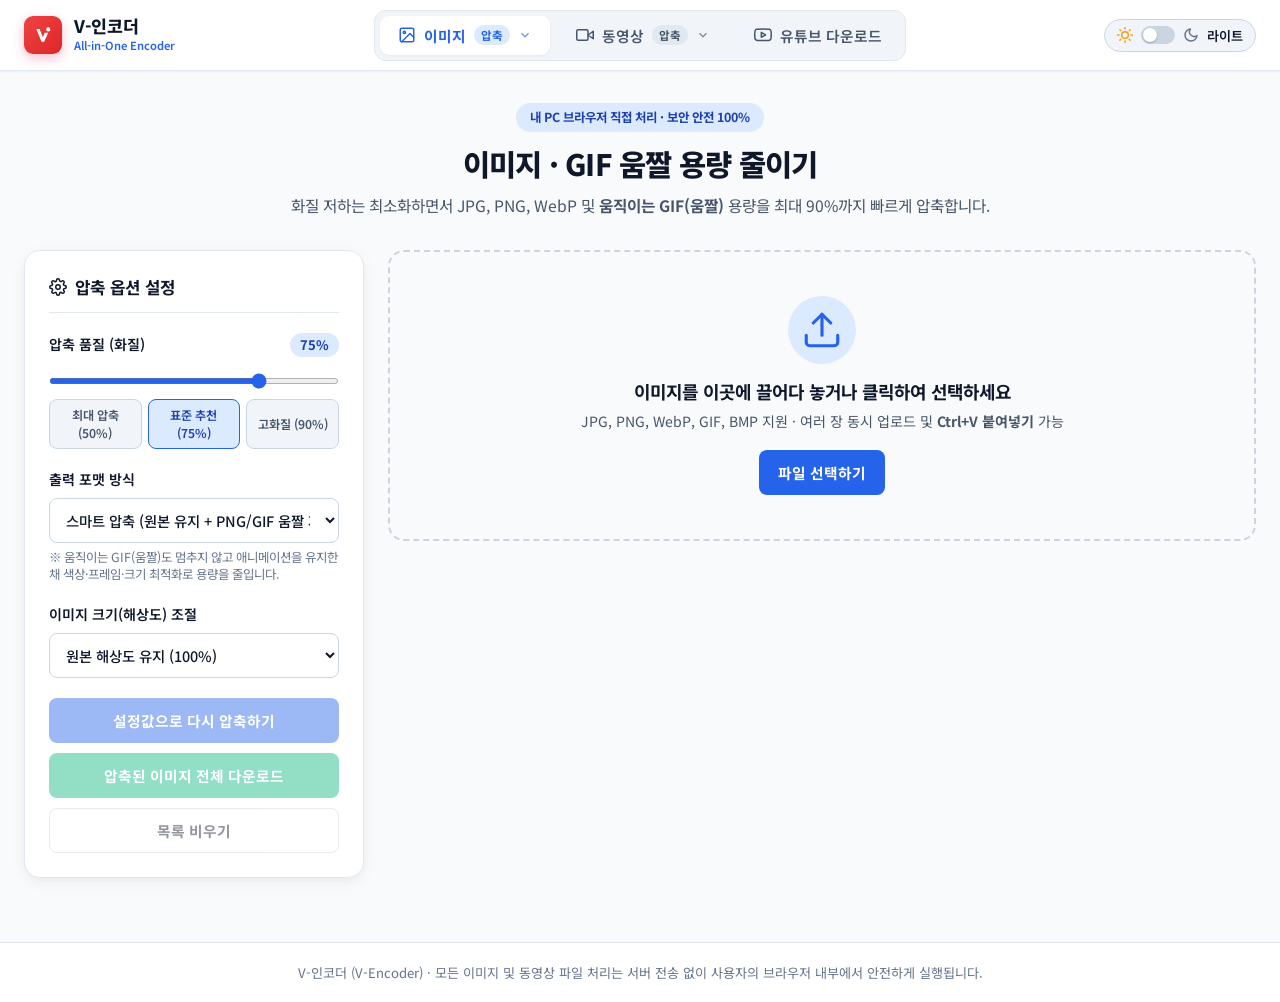
==== commit 7a5dafe1: "Add files via upload" ====
--- a/index.html
+++ b/index.html
@@ -6,7 +6,7 @@
   <title>V-인코더 | 이미지·동영상 올인원 편집/변환 & 유튜브 다운로드</title>
   <link rel="icon" type="image/svg+xml" href="data:image/svg+xml,%3Csvg xmlns='http://www.w3.org/2000/svg' viewBox='0 0 64 64'%3E%3Crect width='64' height='64' rx='12' fill='%23e11d48'/%3E%3Cpath d='M15 17 L28 49 L35 49 L45 27 L36 27 L31.5 38 L23.5 17 Z' fill='%23ffffff'/%3E%3Ccircle cx='45' cy='18' r='5' fill='%23ffffff'/%3E%3C/svg%3E" />
   <link rel="alternate icon" href="favicon.svg" />
-  <link rel="stylesheet" href="style.css?v=20261013_4" />
+  <link rel="stylesheet" href="style.css?v=20261013_10" />
   <link rel="preconnect" href="https://fonts.googleapis.com">
   <link rel="preconnect" href="https://fonts.gstatic.com" crossorigin>
   <link href="https://fonts.googleapis.com/css2?family=Pretendard:wght@400;500;600;700;800&family=Noto+Sans+KR:wght@400;500;600;700&display=swap" rel="stylesheet">
@@ -94,10 +94,10 @@
               </div>
             </button>
             <button type="button" class="nav-dropdown-item" data-nav-target="video-gif">
-              <span class="item-icon">🎞️</span>
+              <span class="item-icon">✂️</span>
               <div class="item-text">
-                <strong>동영상 → GIF 움짤 변환</strong>
-                <span>타임라인 구간 선택 · 화면 비율 크롭 · 사이즈 조절</span>
+                <strong>동영상 컷편집 · GIF / MP4 변환</strong>
+                <span>타임라인 컷편집·이어붙이기 · 화면 크롭 · MP4 및 GIF 저장</span>
               </div>
             </button>
             <button type="button" class="nav-dropdown-item" data-nav-target="video-convert">
@@ -159,8 +159,8 @@
     <section id="tab-img-compress" class="tab-panel active" role="tabpanel">
       <div class="section-header">
         <div class="section-badge">내 PC 브라우저 직접 처리 · 보안 안전 100%</div>
-        <h1>이미지 용량 줄이기</h1>
-        <p>화질 저하는 최소화하면서 JPG, PNG, WebP 이미지 용량을 최대 90%까지 빠르게 압축합니다.</p>
+        <h1>이미지 · GIF 움짤 용량 줄이기</h1>
+        <p>화질 저하는 최소화하면서 JPG, PNG, WebP 및 <strong>움직이는 GIF(움짤)</strong> 용량을 최대 90%까지 빠르게 압축합니다.</p>
       </div>
 
       <div class="workspace-grid">
@@ -187,12 +187,13 @@
           <div class="form-group">
             <label for="compressFormat">출력 포맷 방식</label>
             <select id="compressFormat" class="form-select">
-              <option value="smart" selected>스마트 압축 (원본 유지 + 대용량 PNG 자동 최적화)</option>
-              <option value="keep">원본 포맷 무조건 유지 (JPG/PNG/WebP)</option>
+              <option value="smart" selected>스마트 압축 (원본 유지 + PNG/GIF 움짤 자동 최적화)</option>
+              <option value="keep">원본 포맷 무조건 유지 (JPG/PNG/WebP/GIF)</option>
+              <option value="image/gif">GIF 움짤 유지 압축 (.gif 애니메이션 보존)</option>
               <option value="image/webp">WebP로 압축 (용량 절감률 최고)</option>
               <option value="image/jpeg">JPG로 압축 (호환성 최고)</option>
             </select>
-            <p class="form-hint">※ PNG 파일도 색상 양자화 알고리즘으로 투명도를 유지하며 용량을 줄입니다.</p>
+            <p class="form-hint">※ 움직이는 GIF(움짤)도 멈추지 않고 애니메이션을 유지한 채 색상·프레임·크기 최적화로 용량을 줄입니다.</p>
           </div>
 
           <div class="form-group">
@@ -364,27 +365,16 @@
     </section>
 
     <!-- ==========================================
-         탭 3: 이미지 편집 (Image Editor: 자르기/회전 & 배경 제거)
+         탭 1-3: 이미지 자르기 · 리사이즈 · 회전 (Image Crop & Resize)
          ========================================== -->
-    <section id="tab-img-edit" class="tab-panel" role="tabpanel">
+    <section id="tab-img-crop" class="tab-panel" role="tabpanel">
       <div class="section-header">
-        <div class="section-badge">정밀 사이즈 자르기 · 회전/반전 · AI/스마트 배경 제거</div>
-        <h1>이미지 편집 스튜디오</h1>
-        <p>원하는 픽셀(px) 규격 틀에 맞춰 자르기·회전하거나, 이미지 배경(누끼)을 깔끔하게 제거하세요.</p>
-
-        <!-- 서브툴 전환 탭 (자르기/리사이즈/회전 vs 배경제거) -->
-        <div class="subtool-switcher" id="editSubtoolSwitcher">
-          <button type="button" class="subtool-btn active" data-subtool="crop">
-            ✂️ 이미지 자르기 · 리사이즈 · 회전
-          </button>
-          <button type="button" class="subtool-btn" data-subtool="bgremove">
-            🪄 이미지 배경 제거 (누끼 따기)
-          </button>
-        </div>
-      </div>
-
-      <!-- [서브툴 1] 이미지 자르기 / 리사이즈 / 회전 -->
-      <div id="subtool-crop" class="subtool-view active">
+        <div class="section-badge">정밀 픽셀(px) 리사이즈 · 비율 틀 자르기 · 회전 및 반전</div>
+        <h1>이미지 자르기 · 리사이즈 · 회전</h1>
+        <p>원하는 픽셀(px) 크기로 리사이즈하거나 비율 틀에 맞춰 자르고 회전·반전하여 저장하세요.</p>
+      </div>
+
+      <div id="subtool-crop">
         <div class="workspace-grid">
           <aside class="settings-card">
             <h2 class="card-title">
@@ -521,9 +511,19 @@
           </div>
         </div>
       </div>
-
-      <!-- [서브툴 2] 이미지 배경 제거 (누끼 따기) -->
-      <div id="subtool-bgremove" class="subtool-view">
+    </section>
+
+    <!-- ==========================================
+         탭 1-4: 이미지 배경 제거 (누끼 따기)
+         ========================================== -->
+    <section id="tab-img-bgremove" class="tab-panel" role="tabpanel">
+      <div class="section-header">
+        <div class="section-badge">AI 자동 배경 제거 · 스마트 배경색 투명화 · Ctrl+Z 실행 취소 지원</div>
+        <h1>이미지 배경 제거 (누끼 따기)</h1>
+        <p>AI 자동 분리 또는 클릭 한 번으로 원하는 배경색을 투명하게 지우고 깔끔한 PNG로 저장하세요.</p>
+      </div>
+
+      <div id="subtool-bgremove">
         <div class="workspace-grid">
           <aside class="settings-card">
             <h2 class="card-title">
@@ -584,14 +584,16 @@
                 <button type="button" class="chip-btn active" data-btool="wand">🪄 클릭 투명화</button>
                 <button type="button" class="chip-btn" data-btool="erase">🧽 지우개 브러시</button>
                 <button type="button" class="chip-btn" data-btool="restore">🖌️ 복원 브러시</button>
+                <button type="button" class="chip-btn" data-btool="pan">✋ 화면 이동</button>
               </div>
               <div id="bgBrushSizeWrap" class="hidden" style="margin-top:10px;">
                 <div class="label-row">
-                  <label for="bgBrushSize">브러시 크기</label>
-                  <span class="value-badge" id="bgBrushSizeVal">25px</span>
-                </div>
-                <input type="range" id="bgBrushSize" min="5" max="100" value="25" step="1" class="range-slider" />
-              </div>
+                  <label for="bgBrushSize">브러시 크기 (1px 초정밀 지원)</label>
+                  <span class="value-badge" id="bgBrushSizeVal">20px</span>
+                </div>
+                <input type="range" id="bgBrushSize" min="1" max="100" value="20" step="1" class="range-slider" />
+              </div>
+              <p class="form-hint" style="margin-top:8px;">💡 이미지 프레임 안에서 <strong>마우스 휠</strong>로 최대 800% 확대/축소 · <strong>우클릭 드래그</strong>(또는 스페이스바+드래그)로 화면 이동</p>
             </div>
 
             <!-- 4. 배경 색상 채우기 옵션 -->
@@ -645,7 +647,7 @@
                 <div style="display:flex; align-items:center; gap:8px; flex-wrap:wrap;">
                   <span id="bgImgInfoText">해상도: 0 × 0 px</span>
                   <span class="arrow-sep">|</span>
-                  <strong id="bgModeGuideText" class="accent-text">💡 배경을 마우스로 클릭하면 투명해집니다! (잘못 클릭 시 Ctrl+Z 취소)</strong>
+                  <strong id="bgModeGuideText" class="accent-text">💡 프레임 안에서 마우스 휠로 줌인/아웃하여 미세 영역을 클릭해 투명화하세요!</strong>
                 </div>
                 <div style="display:flex; align-items:center; gap:6px;">
                   <button type="button" id="undoBgTopBtn" class="btn btn-outline btn-xs" disabled title="실행 취소 (Ctrl+Z)">
@@ -668,9 +670,19 @@
                 </div>
               </div>
 
-              <div class="bg-canvas-viewport checkerboard-bg" id="bgCanvasViewport">
+              <div class="bg-canvas-viewport checkerboard-bg" id="bgCanvasViewport" title="마우스 휠: 줌인/줌아웃 | 우클릭 드래그(또는 스페이스바+드래그): 화면 이동">
                 <canvas id="bgEditorCanvas"></canvas>
-              </div>
+                <!-- 브러시 실시간 크기 가이드 원 -->
+                <div id="bgBrushCursor" class="bg-brush-cursor hidden"></div>
+                <!-- 프레임 내부 우측 하단 플로팅 줌 컨트롤 바 -->
+                <div class="bg-zoom-hud" id="bgZoomHud">
+                  <button type="button" class="bg-zoom-btn" id="bgZoomOutBtn" title="축소 (마우스 휠 아래로)">−</button>
+                  <span class="bg-zoom-label" id="bgZoomValText">100%</span>
+                  <button type="button" class="bg-zoom-btn" id="bgZoomInBtn" title="확대 (마우스 휠 위로)">+</button>
+                  <button type="button" class="bg-zoom-reset-btn" id="bgZoomResetBtn" title="화면 맞춤 초기화 (100%)">100% 맞춤</button>
+                </div>
+              </div>
+              <p class="editor-bottom-hint">🔍 <strong>이미지 프레임 안</strong>에서 <strong>마우스 휠</strong>을 굴리면 커서 위치를 기준으로 최대 800%까지 확대/축소됩니다. (확대 후 <strong>우클릭 드래그</strong> 또는 <strong>✋ 화면 이동</strong>으로 이동)</p>
             </div>
           </div>
         </div>
@@ -807,38 +819,58 @@
     </section>
 
     <!-- ==========================================
-         탭 3-2: 동영상 → GIF 움짤 변환 (타임라인 구간 · 비율 크롭 · 사이즈 동시 조절)
+         탭 3-2: 동영상 컷편집 · GIF / MP4 변환 (타임라인 컷편집 · 비율 크롭 · 사이즈 동시 조절)
          ========================================== -->
     <section id="tab-video-gif" class="tab-panel" role="tabpanel">
       <div class="section-header">
-        <div class="section-badge">타임라인 구간 선택 · 화면 비율 크롭 · 원하는 픽셀 사이즈 동시 변환</div>
-        <h1>동영상 → GIF 움짤 변환</h1>
-        <p>동영상에서 원하는 시간 구간(최대 15초)을 선택하고, 1:1 정사각형 등 원하는 비율로 화면을 잘라낸 뒤 지정한 픽셀 크기의 GIF로 한 번에 변환합니다.</p>
+        <div class="section-badge">비주얼 타임라인 다중 컷편집 · 화면 비율 크롭 · MP4 동영상 및 GIF 움짤 저장</div>
+        <h1>동영상 컷편집 · GIF / MP4 변환</h1>
+        <p>영상 바로 아래 타임라인에서 필요 없는 장면을 자르고(✂️) 지워(🗑️) 이어붙인 뒤, 원하는 크롭 비율·해상도로 <strong>MP4 동영상</strong>이나 <strong>GIF 움짤</strong>로 바로 저장합니다.</p>
       </div>
 
       <div class="workspace-grid">
         <aside class="settings-card">
           <h2 class="card-title">
             <svg width="18" height="18" viewBox="0 0 24 24" fill="none" stroke="currentColor" stroke-width="2"><rect x="2" y="2" width="20" height="20" rx="2.18" ry="2.18"></rect><line x1="7" y1="2" x2="7" y2="22"></line><line x1="17" y1="2" x2="17" y2="22"></line><line x1="2" y1="12" x2="22" y2="12"></line></svg>
-            GIF 구간 · 크롭 · 사이즈 설정
+            컷편집 · 크롭 · 저장 설정
           </h2>
 
-          <!-- 1. 타임라인 구간 설정 (시작 ~ 종료 시간, 최대 15초) -->
+          <!-- 1. 선택된 컷 미세 조절 & 컷 목록 -->
           <div class="form-group">
             <div class="label-row">
-              <label>① 변환할 시간 구간 (최대 15초 제한)</label>
-              <span class="value-badge" id="gifDurationBadge">0.0초</span>
-            </div>
-            <div class="pixel-input-row" style="margin-top:6px;">
+              <label>① 컷편집 구간 목록</label>
+              <span class="value-badge" id="gifDurationBadge">총 1컷 · 0.0초</span>
+            </div>
+
+            <!-- 컷편집 빠른 실행취소/다시실행 -->
+            <div class="transform-btn-grid" style="margin-top:6px; margin-bottom:6px;">
+              <button type="button" id="gifSidebarUndoBtn" class="btn btn-outline btn-xs" disabled title="단축키: Ctrl + Z">
+                ↩️ 실행 취소 (Ctrl+Z)
+              </button>
+              <button type="button" id="gifSidebarRedoBtn" class="btn btn-outline btn-xs" disabled title="단축키: Ctrl + Y">
+                ↪️ 다시 실행 (Ctrl+Y)
+              </button>
+            </div>
+
+            <!-- 이어붙여질 컷 목록 -->
+            <div class="gif-cut-list" id="gifCutList"></div>
+            <button type="button" id="addGifCutBtn" class="btn btn-outline btn-xs btn-full" disabled>
+              ➕ 빈 구간에 새 컷 추가하기
+            </button>
+
+            <div class="label-row" style="margin-top:10px;">
+              <span class="pixel-col-label" id="gifActiveCutLabel" style="color:var(--accent);">🎬 선택된 컷: 컷 1</span>
+            </div>
+            <div class="pixel-input-row" style="margin-top:4px;">
               <div class="pixel-col">
-                <span class="pixel-col-label">시작 시간 (초)</span>
+                <span class="pixel-col-label">선택 컷 시작 (초)</span>
                 <div class="pixel-field">
                   <input type="number" id="gifStartTimeInput" min="0" step="0.1" value="0.0" />
                 </div>
               </div>
               <span class="pixel-x">~</span>
               <div class="pixel-col">
-                <span class="pixel-col-label">종료 시간 (초)</span>
+                <span class="pixel-col-label">선택 컷 종료 (초)</span>
                 <div class="pixel-field">
                   <input type="number" id="gifEndTimeInput" min="0.2" step="0.1" value="5.0" />
                 </div>
@@ -846,15 +878,12 @@
             </div>
             <div class="transform-btn-grid" style="margin-top:8px;">
               <button type="button" id="setGifStartNowBtn" class="btn btn-outline btn-xs" disabled>
-                ⏱️ 현재 위치를 시작점으로
+                ⏱️ 재생선 위치를 시작점으로
               </button>
               <button type="button" id="setGifEndNowBtn" class="btn btn-outline btn-xs" disabled>
-                ⏱️ 현재 위치를 종료점으로
-              </button>
-            </div>
-            <button type="button" id="previewGifLoopBtn" class="btn btn-outline btn-sm btn-full" style="margin-top:6px;" disabled>
-              🔁 선택한 구간만 미리 재생해보기
-            </button>
+                ⏱️ 재생선 위치를 종료점으로
+              </button>
+            </div>
           </div>
 
           <div class="divider"></div>
@@ -862,7 +891,7 @@
           <!-- 2. 픽셀(px) 사이즈 지정 & 화면 비율 크롭 (한 번에 조절) -->
           <div class="form-group">
             <div class="label-row">
-              <label>② 출력 GIF 픽셀(px) 크기 지정</label>
+              <label>② 출력 픽셀(px) 크기 지정</label>
             </div>
             <label class="checkbox-label" style="margin-bottom:8px; font-size:0.8rem; color:var(--text-secondary);">
               <input type="checkbox" id="gifKeepAspectInput" />
@@ -884,9 +913,10 @@
               </div>
             </div>
             <div class="preset-chips" id="gifQuickSizeChips" style="margin-top:8px;">
-              <button type="button" class="chip-btn" data-gifw="320">320px (가벼움)</button>
-              <button type="button" class="chip-btn active" data-gifw="480">480px (추천)</button>
-              <button type="button" class="chip-btn" data-gifw="640">640px (고화질)</button>
+              <button type="button" class="chip-btn" data-gifw="320">320px</button>
+              <button type="button" class="chip-btn active" data-gifw="480">480px</button>
+              <button type="button" class="chip-btn" data-gifw="640">640px</button>
+              <button type="button" class="chip-btn" data-gifw="orig">원본크기</button>
             </div>
             <label class="checkbox-label" style="margin-top:10px; font-size:0.82rem;">
               <input type="checkbox" id="gifForceExactSize" checked />
@@ -907,11 +937,11 @@
             </div>
           </div>
 
-          <!-- 4. 프레임(FPS) 및 배속 -->
+          <!-- 4. 프레임(FPS) 및 배속 & 오디오 옵션 -->
           <div class="form-group">
             <div class="pixel-input-row" style="gap:10px;">
               <div class="pixel-col">
-                <span class="pixel-col-label">프레임 속도 (FPS)</span>
+                <span class="pixel-col-label">GIF 프레임 (FPS)</span>
                 <select id="gifFpsSelect" class="form-select">
                   <option value="10">10 FPS (저용량)</option>
                   <option value="12" selected>12 FPS (추천)</option>
@@ -930,11 +960,18 @@
                 </select>
               </div>
             </div>
+            <label class="checkbox-label" style="margin-top:10px; font-size:0.82rem;">
+              <input type="checkbox" id="gifIncludeAudioInput" checked />
+              <span>🔊 MP4 동영상으로 저장 시 원본 소리(오디오) 포함</span>
+            </label>
           </div>
 
           <div class="action-stack">
-            <button type="button" id="startGifConvertBtn" class="btn btn-primary btn-full" disabled>
-              🎞️ 선택한 구간 · 크기로 GIF 만들기
+            <button type="button" id="startMp4CutExportBtn" class="btn btn-primary btn-full" disabled>
+              🎬 편집된 컷 · 크기로 MP4 영상 저장
+            </button>
+            <button type="button" id="startGifConvertBtn" class="btn btn-outline btn-full nle-export-gif-btn" disabled>
+              🎞️ 편집된 컷 · 크기로 GIF 움짤 만들기
             </button>
             <button type="button" id="cancelGifConvertBtn" class="btn btn-danger btn-full hidden">
               변환 중지
@@ -956,19 +993,19 @@
                 <line x1="2" y1="12" x2="22" y2="12"></line>
               </svg>
             </div>
-            <h3>GIF로 변환할 동영상 파일을 이곳에 드롭하거나 선택하세요</h3>
-            <p>MP4, MOV, WebM 지원 · 타임라인 바에서 구간을 고르고 원하는 비율(1:1 등)과 크기로 즉시 움짤을 만듭니다</p>
+            <h3>컷편집 · 크롭하여 MP4 또는 GIF로 저장할 동영상 파일을 드롭하거나 선택하세요</h3>
+            <p>MP4, MOV, WebM 지원 · 영상 바로 아래 타임라인에서 분할(✂️)·삭제(🗑️)·되돌리기(Ctrl+Z) 후 MP4 영상 또는 GIF로 즉시 내보냅니다</p>
             <button type="button" class="btn btn-primary">동영상 파일 선택</button>
           </div>
 
-          <!-- GIF 편집 및 타임라인 작업 카드 -->
+          <!-- 동영상 화면 + 바로 아래 밀착된 타임라인 + 하단 소형 컨트롤 바 -->
           <div class="editor-stage-card hidden" id="gifStageCard">
             <div class="editor-info-bar">
               <span id="gifOrigInfo">원본: 0 × 0 px</span>
               <span class="arrow-sep">|</span>
               <span id="gifBoxInfo">크롭 영역: 0 × 0 px</span>
               <span class="arrow-sep">→</span>
-              <strong id="gifFinalInfo" class="accent-text">최종 GIF 크기: 0 × 0 px</strong>
+              <strong id="gifFinalInfo" class="accent-text">출력 크기: 0 × 0 px</strong>
             </div>
 
             <!-- 동영상 화면 + 드래그 가능한 크롭 박스 -->
@@ -991,35 +1028,86 @@
               </div>
             </div>
 
-            <!-- 타임라인 구간 조절 바 (Play/Pause + 시작/종료 듀얼 슬라이더) -->
+            <!-- 🎬 영상 바로 밑에 밀착된 비주얼 컷편집 타임라인 패널 -->
             <div class="gif-timeline-panel">
-              <div class="gif-timeline-header">
-                <div style="display:flex; align-items:center; gap:8px;">
-                  <button type="button" id="gifPlayPauseBtn" class="btn btn-outline btn-xs">
-                    ▶️ 재생 / 일시정지
+              <!-- 1) 비주얼 필름스트립 + 클립 블록 타임라인 (영상 바로 아래 배치!) -->
+              <div class="nle-timeline-container" id="gifNleTimeline">
+                <!-- 시간 눈금자 (클릭/드래그 시 재생선 이동) -->
+                <div class="nle-time-ruler" id="gifTimeRuler"></div>
+
+                <!-- 필름스트립 썸네일 배경 + 클립 블록 레이어 -->
+                <div class="nle-track-area" id="gifNleTrack">
+                  <canvas id="gifFilmstripCanvas" class="nle-filmstrip-canvas"></canvas>
+                  <div class="nle-clips-layer" id="gifNleClipsLayer"></div>
+                </div>
+
+                <!-- 빨간색 재생선 (Playhead) -->
+                <div class="nle-playhead" id="gifNlePlayhead" style="left: 0%;">
+                  <div class="nle-playhead-head">▼</div>
+                  <div class="nle-playhead-line"></div>
+                </div>
+              </div>
+
+              <!-- 2) 타임라인 바로 아래: 크기를 줄인 컴팩트 컨트롤 & 컷편집 버튼 바 -->
+              <div class="nle-toolbar">
+                <div class="nle-toolbar-group">
+                  <button type="button" id="gifPlayPauseBtn" class="nle-mini-btn" title="현재 위치부터 재생/일시정지 (Space)">
+                    ▶️ 재생
                   </button>
-                  <span id="gifCurrentTimeText" class="timeline-time-label">현재: 00:00.0 / 전체: 00:00.0</span>
-                </div>
-                <span id="gifRangeSummaryText" class="timeline-range-badge">선택 구간: 0.0초 ~ 5.0초 (5.0초)</span>
-              </div>
-
-              <div class="dual-timeline-wrap">
-                <div class="dual-timeline-track">
-                  <div class="dual-timeline-highlight" id="gifTimelineHighlight"></div>
-                  <div class="dual-timeline-playhead" id="gifTimelinePlayhead"></div>
-                </div>
-                <input type="range" id="gifRangeStart" min="0" max="10" step="0.1" value="0" class="timeline-range-input range-start" />
-                <input type="range" id="gifRangeEnd" min="0" max="10" step="0.1" value="5" class="timeline-range-input range-end" />
-              </div>
-              <p class="editor-bottom-hint" style="margin-top:8px;">
-                💡 위 타임라인의 <strong>양쪽 바(시작·종료)</strong>를 움직여 GIF로 만들 구간(최대 15초)을 선택하고, 화면 위의 <strong>파란색 틀</strong>로 원하는 영역과 비율을 맞추세요.
-              </p>
-            </div>
-
-            <!-- GIF 변환 진행률 패널 -->
-            <div class="progress-panel hidden" id="gifProgressPanel" style="margin-top:14px;">
+                  <button type="button" id="previewGifLoopBtn" class="nle-mini-btn nle-mini-primary" disabled title="남긴 컷들만 순서대로 이어서 미리 재생">
+                    🔁 편집본 미리보기
+                  </button>
+                  <button type="button" id="gifStepBackBtn" class="nle-mini-btn" title="0.1초 뒤로">
+                    ◀ -0.1s
+                  </button>
+                  <button type="button" id="gifStepFwdBtn" class="nle-mini-btn" title="0.1초 앞으로">
+                    +0.1s ▶
+                  </button>
+                  <span id="gifCurrentTimeText" class="timeline-time-label">00:00.0 / 00:00.0</span>
+                </div>
+
+                <div class="nle-toolbar-group">
+                  <button type="button" id="gifSplitBtn" class="nle-mini-btn nle-btn-split" title="빨간 재생선 위치에서 클립을 둘로 자르기 (단축키: S)">
+                    ✂️ 여기서 자르기 (S)
+                  </button>
+                  <button type="button" id="gifDeleteCutBtn" class="nle-mini-btn nle-btn-delete" title="선택된 컷 구간 삭제 (단축키: Delete / Backspace)">
+                    🗑️ 선택 컷 삭제 (Del)
+                  </button>
+                  <button type="button" id="gifKeepOnlyCutBtn" class="nle-mini-btn" title="선택된 컷만 남기고 나머지 앞뒤 컷 모두 삭제">
+                    🎯 이 컷만 남기기
+                  </button>
+                  <span class="nle-divider"></span>
+                  <button type="button" id="gifUndoBtn" class="nle-mini-btn" disabled title="실행 취소 (Ctrl+Z)">
+                    ↩️ 취소
+                  </button>
+                  <button type="button" id="gifRedoBtn" class="nle-mini-btn" disabled title="다시 실행 (Ctrl+Y)">
+                    ↪️ 다시
+                  </button>
+                  <button type="button" id="gifResetCutsBtn" class="nle-mini-btn" title="모든 컷편집 초기화">
+                    🔄 초기화
+                  </button>
+                </div>
+              </div>
+
+              <!-- 3) 하단 이어붙인 시퀀스 미니 바 + 합산 시간 배지 + 빠른 저장 버튼 -->
+              <div class="nle-bottom-bar">
+                <div class="nle-stitched-bar" id="gifStitchedSequenceBar"></div>
+                <div class="nle-bottom-right">
+                  <span id="gifRangeSummaryText" class="timeline-range-badge">남은 컷 합계: 0.0초</span>
+                  <button type="button" id="quickMp4ExportBtn" class="nle-mini-btn nle-mini-export-mp4" title="편집된 컷을 이어붙여 MP4 동영상으로 바로 저장">
+                    🎬 MP4 영상 저장
+                  </button>
+                  <button type="button" id="quickGifExportBtn" class="nle-mini-btn nle-mini-export-gif" title="편집된 컷을 이어붙여 GIF 움짤로 바로 저장">
+                    🎞️ GIF 저장
+                  </button>
+                </div>
+              </div>
+            </div>
+
+            <!-- 변환 진행률 패널 -->
+            <div class="progress-panel hidden" id="gifProgressPanel" style="margin-top:12px;">
               <div class="progress-label-row">
-                <span id="gifProgressStatus">GIF 프레임 추출 및 인코딩 준비 중...</span>
+                <span id="gifProgressStatus">인코딩 준비 중...</span>
                 <strong id="gifProgressPercent">0%</strong>
               </div>
               <div class="progress-bar-bg">
@@ -1027,17 +1115,18 @@
               </div>
             </div>
 
-            <!-- 생성된 GIF 결과 미리보기 및 다운로드 -->
+            <!-- 생성된 MP4 동영상 또는 GIF 결과 미리보기 및 다운로드 -->
             <div class="gif-result-box hidden" id="gifResultBox">
               <div class="gif-result-header">
-                <span class="video-tag tag-success">🎉 GIF 움짤 생성 완료</span>
+                <span class="video-tag tag-success" id="gifResultBadgeTag">🎉 편집 완료</span>
                 <strong id="gifResultStatText" class="accent-text"></strong>
               </div>
               <div class="gif-result-preview-wrap checkerboard-bg">
                 <img id="gifResultPreviewImg" alt="생성된 GIF 미리보기" />
+                <video id="gifResultPreviewVideo" class="hidden" controls playsinline loop style="max-width:100%; max-height:400px; border-radius:6px;"></video>
               </div>
               <a id="downloadGifResultBtn" class="btn btn-success btn-full" download="converted.gif" style="margin-top:12px;">
-                💾 생성된 GIF 움짤 다운로드
+                💾 결과 파일 다운로드
               </a>
             </div>
           </div>
@@ -1046,13 +1135,13 @@
     </section>
 
     <!-- ==========================================
-         탭 3-3: 동영상 확장자 변환 · 오디오 추출 (MP4 ↔ MOV ↔ WebM · WAV)
+         탭 3-3: 동영상 확장자 변환 · 오디오 추출 (MP4 · MOV · M4V · MKV · WebM · AVI · WAV · M4A)
          ========================================== -->
     <section id="tab-video-convert" class="tab-panel" role="tabpanel">
       <div class="section-header">
-        <div class="section-badge">MP4 ↔ MOV 초고속 무손실 변환 · WebM 변환 · WAV 오디오 추출</div>
+        <div class="section-badge">MP4 ↔ MOV ↔ M4V 초고속 무손실 변환 · MKV · WebM · AVI 변환 · WAV · M4A 음원 추출</div>
         <h1>동영상 확장자 변환 · 오디오 추출</h1>
-        <p>아이폰 MOV 영상을 MP4로 바꾸거나 MP4를 MOV, WebM으로 변환하고, 영상에서 고음질 오디오(WAV)만 빠르게 추출합니다.</p>
+        <p>MP4, MOV, M4V, MKV, WebM, AVI 등 다양한 동영상 확장자 간 변환과 고음질 오디오(WAV · M4A) 추출을 한곳에서 처리합니다.</p>
       </div>
 
       <div class="workspace-grid">
@@ -1065,21 +1154,37 @@
           <div class="form-group">
             <label>① 변환할 목표 확장자 선택</label>
             <div class="format-grid" id="videoConvertFormatGrid">
-              <button type="button" class="format-card active" data-vfmt="mp4">
-                <strong>MP4</strong>
+              <button type="button" class="format-pill format-card active" data-vfmt="mp4">
+                <strong>🎬 MP4</strong>
                 <span>표준 호환 영상 (.mp4)</span>
               </button>
-              <button type="button" class="format-card" data-vfmt="mov">
-                <strong>MOV</strong>
+              <button type="button" class="format-pill format-card" data-vfmt="mov">
+                <strong>🍎 MOV</strong>
                 <span>애플 QuickTime (.mov)</span>
               </button>
-              <button type="button" class="format-card" data-vfmt="webm">
-                <strong>WebM</strong>
+              <button type="button" class="format-pill format-card" data-vfmt="m4v">
+                <strong>📱 M4V</strong>
+                <span>아이튠즈/애플 (.m4v)</span>
+              </button>
+              <button type="button" class="format-pill format-card" data-vfmt="mkv">
+                <strong>🎞️ MKV</strong>
+                <span>Matroska 영상 (.mkv)</span>
+              </button>
+              <button type="button" class="format-pill format-card" data-vfmt="webm">
+                <strong>🌐 WebM</strong>
                 <span>고효율 웹 영상 (.webm)</span>
               </button>
-              <button type="button" class="format-card" data-vfmt="wav">
-                <strong>WAV 음원</strong>
-                <span>소리만 무손실 추출 (.wav)</span>
+              <button type="button" class="format-pill format-card" data-vfmt="avi">
+                <strong>📼 AVI</strong>
+                <span>호환 동영상 (.avi)</span>
+              </button>
+              <button type="button" class="format-pill format-card" data-vfmt="wav">
+                <strong>🎵 WAV 음원</strong>
+                <span>무손실 오디오 (.wav)</span>
+              </button>
+              <button type="button" class="format-pill format-card" data-vfmt="m4a">
+                <strong>🎧 M4A 음원</strong>
+                <span>가벼운 고음질 (.m4a)</span>
               </button>
             </div>
           </div>
@@ -1087,12 +1192,12 @@
           <div class="form-group" id="videoConvertMethodGroup">
             <label for="videoConvertMethodSelect">② 변환 처리 방식</label>
             <select id="videoConvertMethodSelect" class="form-select">
-              <option value="auto" selected>⚡ 스마트 자동 (MP4↔MOV는 1초 무손실 변환 / 외 인코딩)</option>
+              <option value="auto" selected>⚡ 스마트 자동 (MP4↔MOV↔M4V는 1초 무손실 변환 / 외 인코딩)</option>
               <option value="remux">⚡ 초고속 무손실 컨테이너 변환 (화질 100% 그대로 · 1초 완료)</option>
               <option value="reencode">🔄 호환성 재인코딩 변환 (코덱 재생성 · 해상도 조절 적용)</option>
             </select>
             <p class="form-hint" id="videoConvertMethodHint">
-              ※ <strong>스마트 자동</strong> 선택 시 MP4 ↔ MOV 간 변환은 화질 저하 없이 1초 만에 컨테이너 헤더를 변환합니다.
+              ※ <strong>스마트 자동</strong> 선택 시 MP4 ↔ MOV ↔ M4V 간 변환은 화질 저하 없이 1초 만에 컨테이너 헤더를 변환합니다.
             </p>
           </div>
 
@@ -1358,6 +1463,6 @@
   <!-- 토스트 알림 -->
   <div id="toastContainer" class="toast-container"></div>
 
-  <script src="app.js?v=20261013_4"></script>
+  <script src="app.js?v=20261013_10"></script>
 </body>
 </html>
--- a/style.css
+++ b/style.css
@@ -568,7 +568,9 @@
   gap: 8px;
 }
 
-.format-pill {
+.format-pill,
+.format-card {
+  position: relative;
   display: flex;
   flex-direction: column;
   align-items: flex-start;
@@ -579,33 +581,59 @@
   color: var(--text-primary);
   font-family: inherit;
   cursor: pointer;
-  transition: all 0.18s ease;
+  transition: all 0.16s ease;
   text-align: left;
 }
 
-.format-pill strong {
-  font-size: 0.92rem;
-  font-weight: 700;
-}
-
-.format-pill span {
-  font-size: 0.73rem;
+.format-pill strong,
+.format-card strong {
+  font-size: 0.9rem;
+  font-weight: 700;
+}
+
+.format-pill span,
+.format-card span {
+  font-size: 0.72rem;
   color: var(--text-muted);
   margin-top: 2px;
 }
 
-.format-pill:hover {
+.format-pill:hover,
+.format-card:hover {
   border-color: var(--accent);
-}
-
-.format-pill.active {
+  background-color: var(--bg-surface);
+}
+
+.format-pill.active,
+.format-card.active {
   background-color: var(--accent-soft);
-  border-color: var(--accent);
+  border: 2px solid var(--accent);
   color: var(--accent-text);
-}
-
-.format-pill.active span {
+  box-shadow: 0 0 0 3px rgba(37, 99, 235, 0.14);
+}
+
+.format-pill.active span,
+.format-card.active span {
   color: var(--accent-text);
+  font-weight: 600;
+}
+
+.format-pill.active::after,
+.format-card.active::after {
+  content: '✓';
+  position: absolute;
+  top: 7px;
+  right: 8px;
+  width: 17px;
+  height: 17px;
+  border-radius: 50%;
+  background-color: var(--accent);
+  color: #ffffff;
+  font-size: 0.68rem;
+  font-weight: 800;
+  display: flex;
+  align-items: center;
+  justify-content: center;
 }
 
 .color-picker-row {
@@ -1569,114 +1597,490 @@
   color: var(--text-muted);
 }
 
-/* Video -> GIF Dual Timeline & Result Box */
+/* Video -> GIF/MP4 NLE Visual Filmstrip Timeline & Result Box */
 .gif-timeline-panel {
-  margin-top: 14px;
-  padding: 14px 16px;
+  margin-top: 6px;
+  padding: 10px 12px;
   border-radius: var(--radius-md);
   background-color: var(--bg-subtle);
   border: 1px solid var(--border-color);
 }
 
-.gif-timeline-header {
+.nle-toolbar {
+  display: flex;
+  align-items: center;
+  justify-content: space-between;
+  flex-wrap: wrap;
+  gap: 6px;
+  margin-top: 8px;
+  padding-top: 8px;
+  border-top: 1px solid var(--border-color);
+}
+
+.nle-toolbar-group {
+  display: flex;
+  align-items: center;
+  flex-wrap: wrap;
+  gap: 4px;
+}
+
+/* 타임라인 하단 전용 소형 컴팩트 버튼 */
+.nle-mini-btn {
+  display: inline-flex;
+  align-items: center;
+  justify-content: center;
+  gap: 3px;
+  height: 27px;
+  padding: 0 8px;
+  border-radius: 5px;
+  border: 1px solid var(--border-strong);
+  background-color: var(--bg-surface);
+  color: var(--text-primary);
+  font-size: 0.74rem;
+  font-weight: 600;
+  line-height: 1;
+  white-space: nowrap;
+  cursor: pointer;
+  transition: all 0.14s ease;
+}
+
+.nle-mini-btn:hover:not(:disabled) {
+  border-color: var(--accent);
+  color: var(--accent);
+  background-color: var(--accent-soft);
+}
+
+.nle-mini-btn:disabled {
+  opacity: 0.42;
+  cursor: not-allowed;
+}
+
+.nle-mini-primary {
+  background-color: var(--accent);
+  border-color: var(--accent);
+  color: #ffffff;
+}
+
+.nle-mini-primary:hover:not(:disabled) {
+  background-color: var(--accent-hover, #1d4ed8);
+  border-color: var(--accent-hover, #1d4ed8);
+  color: #ffffff;
+}
+
+.nle-mini-export-mp4 {
+  background-color: #2563eb;
+  border-color: #2563eb;
+  color: #ffffff;
+  font-weight: 700;
+}
+
+.nle-mini-export-mp4:hover:not(:disabled) {
+  background-color: #1d4ed8 !important;
+  border-color: #1d4ed8 !important;
+  color: #ffffff !important;
+}
+
+.nle-mini-export-gif {
+  background-color: #0f172a;
+  border-color: #334155;
+  color: #ffffff;
+  font-weight: 700;
+}
+
+.nle-mini-export-gif:hover:not(:disabled) {
+  background-color: #1e293b !important;
+  border-color: #475569 !important;
+  color: #ffffff !important;
+}
+
+.nle-export-gif-btn {
+  border-color: var(--accent) !important;
+  color: var(--accent) !important;
+  font-weight: 700 !important;
+}
+
+.nle-divider {
+  width: 1px;
+  height: 16px;
+  background-color: var(--border-strong);
+  margin: 0 2px;
+}
+
+.nle-btn-split {
+  border-color: var(--accent) !important;
+  color: var(--accent) !important;
+  font-weight: 700 !important;
+}
+
+.nle-btn-split:hover:not(:disabled) {
+  background-color: var(--accent) !important;
+  color: #ffffff !important;
+}
+
+.nle-btn-delete:hover:not(:disabled) {
+  border-color: #ef4444 !important;
+  background-color: rgba(239, 68, 68, 0.12) !important;
+  color: #ef4444 !important;
+}
+
+.timeline-time-label {
+  font-size: 0.76rem;
+  font-weight: 700;
+  color: var(--text-primary);
+  margin-left: 4px;
+  font-variant-numeric: tabular-nums;
+}
+
+.timeline-range-badge {
+  padding: 3px 9px;
+  border-radius: 999px;
+  font-size: 0.73rem;
+  font-weight: 700;
+  background-color: var(--accent-soft);
+  color: var(--accent);
+  white-space: nowrap;
+}
+
+.timeline-range-badge.over-limit {
+  background-color: rgba(245, 158, 11, 0.16);
+  color: #d97706;
+}
+
+/* Visual NLE Timeline Track */
+.nle-timeline-container {
+  position: relative;
+  border-radius: var(--radius-sm);
+  background-color: #0f172a;
+  border: 1px solid #334155;
+  overflow: hidden;
+  user-select: none;
+  touch-action: none;
+}
+
+.nle-time-ruler {
+  position: relative;
+  height: 20px;
+  background-color: #1e293b;
+  border-bottom: 1px solid #334155;
+  cursor: pointer;
+  overflow: hidden;
+}
+
+.nle-ruler-tick {
+  position: absolute;
+  top: 0;
+  bottom: 0;
+  border-left: 1px solid rgba(148, 163, 184, 0.35);
+  padding-left: 4px;
+  font-size: 0.65rem;
+  font-weight: 600;
+  color: #cbd5e1;
+  line-height: 20px;
+  pointer-events: none;
+  font-variant-numeric: tabular-nums;
+}
+
+.nle-track-area {
+  position: relative;
+  height: 60px;
+  background-color: #090d16;
+  cursor: pointer;
+}
+
+.nle-filmstrip-canvas {
+  position: absolute;
+  inset: 0;
+  width: 100%;
+  height: 100%;
+  display: block;
+  opacity: 0.85;
+  pointer-events: none;
+}
+
+.nle-clips-layer {
+  position: absolute;
+  inset: 0;
+}
+
+/* 살아있는 컷(클립) 블록 */
+.nle-clip-block {
+  position: absolute;
+  top: 3px;
+  bottom: 3px;
+  border-radius: 6px;
+  border: 2px solid #3b82f6;
+  background: rgba(37, 99, 235, 0.22);
+  box-shadow: inset 0 0 0 1px rgba(255, 255, 255, 0.2);
+  display: flex;
+  align-items: center;
+  justify-content: space-between;
+  cursor: pointer;
+  transition: background 0.12s, border-color 0.12s;
+  z-index: 2;
+  overflow: hidden;
+}
+
+.nle-clip-block:hover {
+  background: rgba(37, 99, 235, 0.32);
+}
+
+.nle-clip-block.selected {
+  border: 2.5px solid #facc15;
+  background: rgba(250, 204, 21, 0.18);
+  box-shadow: 0 0 0 2px rgba(250, 204, 21, 0.35), inset 0 0 12px rgba(250, 204, 21, 0.22);
+  z-index: 3;
+}
+
+.nle-clip-label {
+  padding: 2px 6px;
+  border-radius: 4px;
+  background-color: rgba(15, 23, 42, 0.82);
+  color: #ffffff;
+  font-size: 0.7rem;
+  font-weight: 700;
+  white-space: nowrap;
+  overflow: hidden;
+  text-overflow: ellipsis;
+  pointer-events: none;
+  margin: 0 auto;
+}
+
+.nle-clip-block.selected .nle-clip-label {
+  background-color: #facc15;
+  color: #0f172a;
+}
+
+/* 클립 좌우 트림 드래그 핸들 ([ ]) */
+.nle-trim-handle {
+  width: 10px;
+  height: 100%;
+  background-color: rgba(59, 130, 246, 0.92);
+  display: flex;
+  align-items: center;
+  justify-content: center;
+  cursor: ew-resize;
+  flex-shrink: 0;
+  z-index: 4;
+}
+
+.nle-clip-block.selected .nle-trim-handle {
+  background-color: #facc15;
+}
+
+.nle-trim-handle::after {
+  content: '';
+  width: 2px;
+  height: 16px;
+  border-radius: 1px;
+  background-color: #0f172a;
+}
+
+/* 삭제된(건너뛰는) 구간 */
+.nle-deleted-gap {
+  position: absolute;
+  top: 0;
+  bottom: 0;
+  background: repeating-linear-gradient(
+    -45deg,
+    rgba(15, 23, 42, 0.82),
+    rgba(15, 23, 42, 0.82) 7px,
+    rgba(30, 41, 59, 0.88) 7px,
+    rgba(30, 41, 59, 0.88) 14px
+  );
+  border-left: 1px dashed rgba(148, 163, 184, 0.35);
+  border-right: 1px dashed rgba(148, 163, 184, 0.35);
+  display: flex;
+  align-items: center;
+  justify-content: center;
+  z-index: 1;
+}
+
+.nle-restore-gap-btn {
+  padding: 2px 7px;
+  border-radius: 999px;
+  border: 1px solid rgba(255, 255, 255, 0.35);
+  background-color: rgba(15, 23, 42, 0.9);
+  color: #e2e8f0;
+  font-size: 0.68rem;
+  font-weight: 700;
+  cursor: pointer;
+  opacity: 0.78;
+  transition: all 0.15s;
+}
+
+.nle-restore-gap-btn:hover {
+  opacity: 1;
+  border-color: #38bdf8;
+  color: #38bdf8;
+  transform: scale(1.04);
+}
+
+/* 빨간색 재생선 (Playhead) */
+.nle-playhead {
+  position: absolute;
+  top: 0;
+  bottom: 0;
+  width: 0;
+  z-index: 10;
+  pointer-events: none;
+}
+
+.nle-playhead-head {
+  position: absolute;
+  top: -1px;
+  left: -8px;
+  width: 16px;
+  height: 16px;
+  border-radius: 4px;
+  background-color: #ef4444;
+  color: #ffffff;
+  font-size: 0.58rem;
+  display: flex;
+  align-items: center;
+  justify-content: center;
+  box-shadow: 0 2px 6px rgba(0, 0, 0, 0.45);
+  cursor: ew-resize;
+  pointer-events: auto;
+}
+
+.nle-playhead-line {
+  position: absolute;
+  top: 13px;
+  bottom: 0;
+  left: -1px;
+  width: 2px;
+  background-color: #ef4444;
+  box-shadow: 0 0 6px rgba(239, 68, 68, 0.8);
+}
+
+/* 하단 이어붙인 최종 시퀀스 + 빠른 내보내기 바 */
+.nle-bottom-bar {
+  margin-top: 7px;
+  padding: 6px 10px;
+  border-radius: var(--radius-sm);
+  background-color: var(--bg-surface);
+  border: 1px solid var(--border-color);
   display: flex;
   align-items: center;
   justify-content: space-between;
   flex-wrap: wrap;
   gap: 8px;
-  margin-bottom: 12px;
-}
-
-.timeline-time-label {
-  font-size: 0.82rem;
+}
+
+.nle-stitched-bar {
+  display: flex;
+  align-items: center;
+  flex-wrap: wrap;
+  gap: 5px;
+  font-size: 0.75rem;
+}
+
+.nle-bottom-right {
+  display: flex;
+  align-items: center;
+  flex-wrap: wrap;
+  gap: 5px;
+}
+
+.stitched-chip {
+  display: inline-flex;
+  align-items: center;
+  gap: 4px;
+  padding: 2px 7px;
+  border-radius: 5px;
+  background-color: var(--bg-subtle);
+  border: 1px solid var(--border-strong);
+  color: var(--text-primary);
+  font-size: 0.73rem;
   font-weight: 600;
-  color: var(--text-secondary);
-}
-
-.timeline-range-badge {
-  padding: 3px 10px;
-  border-radius: 999px;
-  font-size: 0.78rem;
-  font-weight: 700;
+  cursor: pointer;
+}
+
+.stitched-chip.active {
+  background-color: var(--accent-soft);
+  border-color: var(--accent);
+  color: var(--accent);
+  font-weight: 700;
+}
+
+.stitched-join-icon {
+  color: var(--text-muted);
+  font-size: 0.72rem;
+  font-weight: 700;
+}
+
+.gif-cut-list {
+  display: flex;
+  flex-direction: column;
+  gap: 6px;
+  margin-top: 8px;
+  margin-bottom: 8px;
+  max-height: 155px;
+  overflow-y: auto;
+}
+
+.gif-cut-item {
+  display: flex;
+  align-items: center;
+  justify-content: space-between;
+  gap: 8px;
+  padding: 7px 10px;
+  border-radius: var(--radius-sm);
+  border: 1px solid var(--border-strong);
+  background-color: var(--bg-subtle);
+  cursor: pointer;
+  font-size: 0.8rem;
+  transition: all 0.15s ease;
+}
+
+.gif-cut-item:hover {
+  border-color: var(--accent);
+}
+
+.gif-cut-item.active {
+  border-color: var(--accent);
   background-color: var(--accent-soft);
   color: var(--accent);
-}
-
-.dual-timeline-wrap {
-  position: relative;
-  height: 32px;
-  display: flex;
-  align-items: center;
-}
-
-.dual-timeline-track {
-  position: absolute;
-  left: 0;
-  right: 0;
-  height: 10px;
-  border-radius: 999px;
+  font-weight: 700;
+}
+
+.gif-cut-item-left {
+  display: flex;
+  align-items: center;
+  gap: 6px;
+}
+
+.gif-cut-badge {
+  display: inline-flex;
+  align-items: center;
+  justify-content: center;
+  padding: 2px 6px;
+  border-radius: 4px;
+  font-size: 0.72rem;
+  font-weight: 700;
   background-color: var(--border-strong);
-  overflow: hidden;
-}
-
-.dual-timeline-Highlight {
-  position: absolute;
-  top: 0;
-  bottom: 0;
-  left: 0%;
-  width: 50%;
-  background: linear-gradient(90deg, #e11d48, #f59e0b);
-  border-radius: 999px;
-}
-
-.dual-timeline-playhead {
-  position: absolute;
-  top: -3px;
-  bottom: -3px;
-  width: 3px;
-  background-color: #10b981;
-  left: 0%;
-  pointer-events: none;
-}
-
-.timeline-range-input {
-  position: absolute;
-  left: 0;
-  width: 100%;
-  height: 10px;
-  margin: 0;
+  color: var(--text-primary);
+}
+
+.gif-cut-item.active .gif-cut-badge {
+  background-color: var(--accent);
+  color: #ffffff;
+}
+
+.gif-cut-del-btn {
+  border: none;
   background: transparent;
-  pointer-events: none;
-  -webkit-appearance: none;
-  appearance: none;
-}
-
-.timeline-range-input::-webkit-slider-thumb {
-  pointer-events: auto;
-  -webkit-appearance: none;
-  appearance: none;
-  width: 18px;
-  height: 22px;
-  border-radius: 5px;
-  background-color: #ffffff;
-  border: 2px solid var(--accent);
-  box-shadow: 0 2px 6px rgba(0, 0, 0, 0.28);
-  cursor: ew-resize;
-}
-
-.timeline-range-input.range-end::-webkit-slider-thumb {
-  border-color: #2563eb;
-}
-
-.timeline-range-input::-moz-range-thumb {
-  pointer-events: auto;
-  width: 18px;
-  height: 22px;
-  border-radius: 5px;
-  background-color: #ffffff;
-  border: 2px solid var(--accent);
-  box-shadow: 0 2px 6px rgba(0, 0, 0, 0.28);
-  cursor: ew-resize;
+  color: var(--text-muted);
+  font-size: 0.78rem;
+  font-weight: 700;
+  padding: 2px 6px;
+  border-radius: 4px;
+  cursor: pointer;
+}
+
+.gif-cut-del-btn:hover {
+  background-color: rgba(239, 68, 68, 0.14);
+  color: #ef4444;
 }
 
 .gif-result-box {
@@ -1714,18 +2118,20 @@
   box-shadow: 0 4px 14px rgba(0, 0, 0, 0.2);
 }
 
-/* Background Removal Canvas */
+/* Background Removal Canvas (Wheel Zoom & Pan Inside Fixed Frame) */
 .bg-canvas-viewport {
+  position: relative;
   width: 100%;
-  min-height: 420px;
-  max-height: 620px;
+  height: 560px;
   display: flex;
   align-items: center;
   justify-content: center;
   border-radius: var(--radius-md);
   border: 1px solid var(--border-strong);
   padding: 16px;
-  overflow: auto;
+  overflow: hidden;
+  user-select: none;
+  touch-action: none;
 }
 
 .checkerboard-bg {
@@ -1741,9 +2147,103 @@
 
 #bgEditorCanvas {
   max-width: 100%;
-  max-height: 560px;
+  max-height: 520px;
   cursor: crosshair;
   box-shadow: 0 4px 16px rgba(0, 0, 0, 0.18);
+  transform-origin: center center;
+  will-change: transform;
+}
+
+#bgEditorCanvas.zoomed-pixelated {
+  image-rendering: pixelated;
+  image-rendering: crisp-edges;
+}
+
+.bg-canvas-viewport.is-panning,
+.bg-canvas-viewport.is-panning #bgEditorCanvas {
+  cursor: grabbing !important;
+}
+
+.bg-canvas-viewport.pan-mode #bgEditorCanvas {
+  cursor: grab;
+}
+
+.bg-brush-cursor {
+  position: fixed;
+  top: 0;
+  left: 0;
+  border-radius: 50%;
+  border: 1.5px solid #ffffff;
+  box-shadow: 0 0 0 1px #0f172a, inset 0 0 0 1px rgba(15, 23, 42, 0.5);
+  pointer-events: none;
+  z-index: 50;
+  transform: translate(-50%, -50%);
+}
+
+.bg-zoom-hud {
+  position: absolute;
+  right: 14px;
+  bottom: 14px;
+  display: inline-flex;
+  align-items: center;
+  gap: 4px;
+  padding: 5px 8px;
+  border-radius: 999px;
+  background-color: rgba(15, 23, 42, 0.84);
+  backdrop-filter: blur(8px);
+  border: 1px solid rgba(255, 255, 255, 0.18);
+  box-shadow: 0 4px 14px rgba(0, 0, 0, 0.28);
+  z-index: 20;
+}
+
+.bg-zoom-btn {
+  width: 26px;
+  height: 26px;
+  border-radius: 50%;
+  border: 1px solid rgba(255, 255, 255, 0.22);
+  background-color: rgba(255, 255, 255, 0.1);
+  color: #ffffff;
+  font-size: 0.95rem;
+  font-weight: 800;
+  line-height: 1;
+  display: inline-flex;
+  align-items: center;
+  justify-content: center;
+  cursor: pointer;
+  transition: all 0.15s ease;
+}
+
+.bg-zoom-btn:hover {
+  background-color: var(--accent);
+  border-color: var(--accent);
+}
+
+.bg-zoom-label {
+  min-width: 48px;
+  text-align: center;
+  font-size: 0.78rem;
+  font-weight: 700;
+  color: #ffffff;
+  font-variant-numeric: tabular-nums;
+}
+
+.bg-zoom-reset-btn {
+  height: 26px;
+  padding: 0 10px;
+  margin-left: 2px;
+  border-radius: 999px;
+  border: 1px solid rgba(255, 255, 255, 0.24);
+  background-color: rgba(255, 255, 255, 0.12);
+  color: #f8fafc;
+  font-size: 0.73rem;
+  font-weight: 700;
+  cursor: pointer;
+  transition: all 0.15s ease;
+}
+
+.bg-zoom-reset-btn:hover {
+  background-color: rgba(255, 255, 255, 0.24);
+  border-color: #ffffff;
 }
 
 /* ==========================================================================
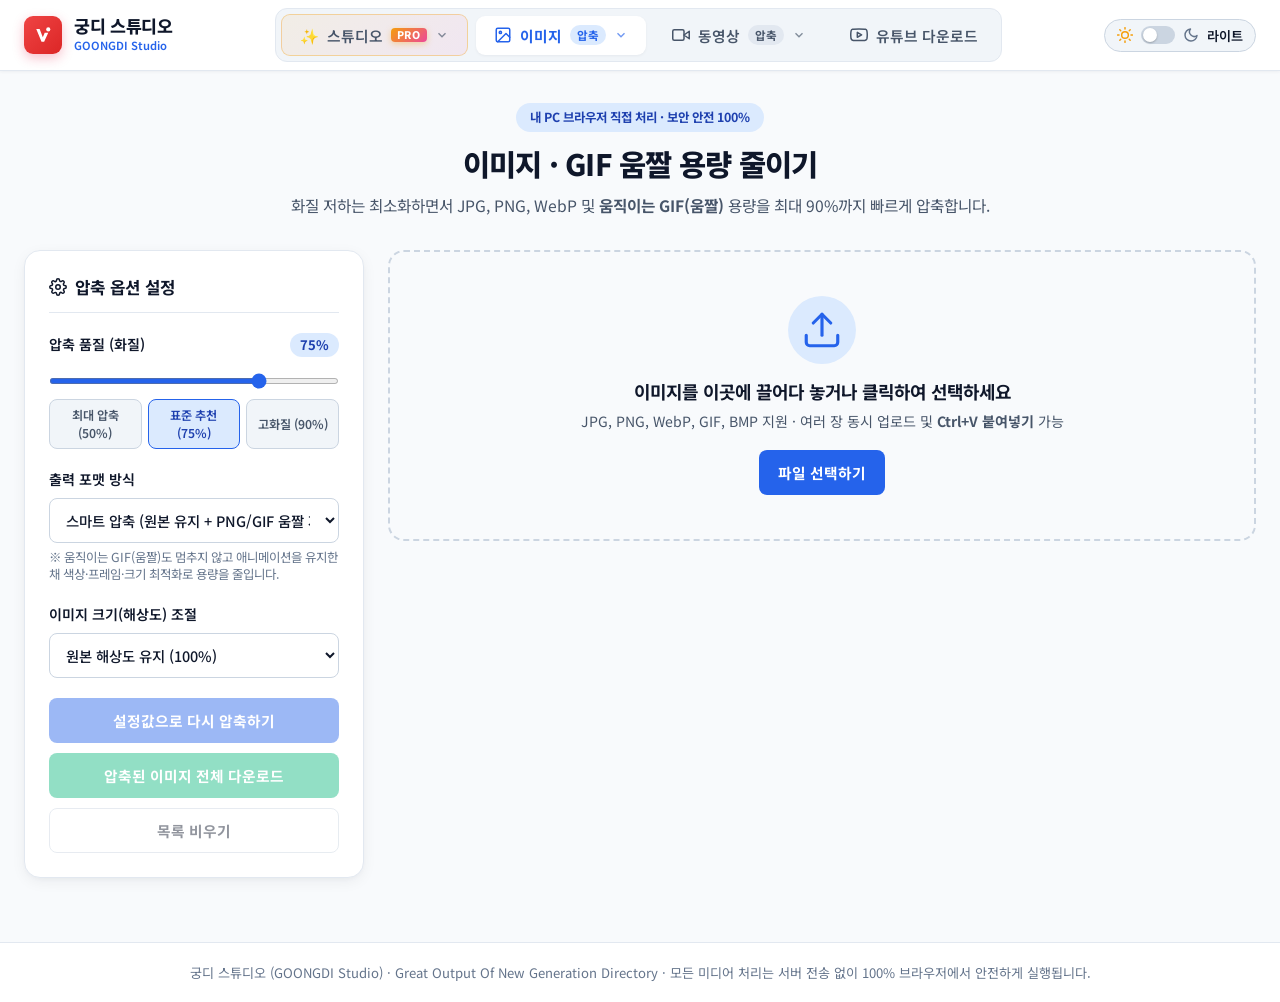
==== commit 09801e98: "Add files via upload" ====
--- a/index.html
+++ b/index.html
@@ -3,10 +3,10 @@
 <head>
   <meta charset="UTF-8" />
   <meta name="viewport" content="width=device-width, initial-scale=1.0" />
-  <title>V-인코더 | 이미지·동영상 올인원 편집/변환 & 유튜브 다운로드</title>
+  <title>궁디 스튜디오 (GOONGDI Studio) | Great Output Of New Generation Directory</title>
   <link rel="icon" type="image/svg+xml" href="data:image/svg+xml,%3Csvg xmlns='http://www.w3.org/2000/svg' viewBox='0 0 64 64'%3E%3Crect width='64' height='64' rx='12' fill='%23e11d48'/%3E%3Cpath d='M15 17 L28 49 L35 49 L45 27 L36 27 L31.5 38 L23.5 17 Z' fill='%23ffffff'/%3E%3Ccircle cx='45' cy='18' r='5' fill='%23ffffff'/%3E%3C/svg%3E" />
   <link rel="alternate icon" href="favicon.svg" />
-  <link rel="stylesheet" href="style.css?v=20261013_10" />
+  <link rel="stylesheet" href="style.css?v=20261013_11" />
   <link rel="preconnect" href="https://fonts.googleapis.com">
   <link rel="preconnect" href="https://fonts.gstatic.com" crossorigin>
   <link href="https://fonts.googleapis.com/css2?family=Pretendard:wght@400;500;600;700;800&family=Noto+Sans+KR:wght@400;500;600;700&display=swap" rel="stylesheet">
@@ -23,13 +23,58 @@
           </svg>
         </div>
         <div class="brand-text">
-          <span class="brand-title">V-인코더</span>
-          <span class="brand-badge">All-in-One Encoder</span>
+          <span class="brand-title">궁디 스튜디오</span>
+          <span class="brand-badge">GOONGDI Studio</span>
         </div>
       </div>
 
-      <!-- 상단 3대 메인 메뉴 (마우스 올리면 하위 메뉴 자동 펼침) -->
+      <!-- 상단 메인 메뉴 (마우스 올리면 하위 메뉴 자동 펼침) -->
       <nav class="main-nav" role="navigation" aria-label="메인 기능 메뉴">
+        <!-- 0. 스튜디오 드롭다운 그룹 (새 탭 PRO 스튜디오) -->
+        <div class="nav-dropdown-group nav-group-studio" data-group="studio">
+          <button type="button" class="nav-tab nav-studio-trigger" id="navTriggerStudio" title="전문가용 크리에이티브 스튜디오 (새 탭)">
+            <span class="studio-sparkle">✨</span>
+            <span class="studio-tab-text">스튜디오</span>
+            <span class="badge-pro">PRO</span>
+            <svg class="nav-caret" width="14" height="14" viewBox="0 0 24 24" fill="none" stroke="currentColor" stroke-width="2.4"><polyline points="6 9 12 15 18 9"></polyline></svg>
+          </button>
+          <div class="nav-dropdown-menu nav-studio-menu">
+            <a href="image-studio.html" target="_blank" rel="noopener noreferrer" class="nav-dropdown-item studio-link-item">
+              <span class="item-icon">🎨</span>
+              <div class="item-text">
+                <div class="item-title-row">
+                  <strong>궁디 이미지 스튜디오</strong>
+                  <span class="badge-pro badge-pro-sm">PRO</span>
+                </div>
+                <span>웹 포토샵 · 레이어 캔버스 디자인 & 썸네일</span>
+              </div>
+              <span class="external-icon">↗</span>
+            </a>
+            <a href="video-studio.html" target="_blank" rel="noopener noreferrer" class="nav-dropdown-item studio-link-item">
+              <span class="item-icon">🎬</span>
+              <div class="item-text">
+                <div class="item-title-row">
+                  <strong>궁디 영상 스튜디오</strong>
+                  <span class="badge-pro badge-pro-sm">PRO</span>
+                </div>
+                <span>웹 캡컷 · 멀티트랙 타임라인 & 예능 자막</span>
+              </div>
+              <span class="external-icon">↗</span>
+            </a>
+            <a href="audio-studio.html" target="_blank" rel="noopener noreferrer" class="nav-dropdown-item studio-link-item">
+              <span class="item-icon">🎹</span>
+              <div class="item-text">
+                <div class="item-title-row">
+                  <strong>궁디 오디오 스튜디오</strong>
+                  <span class="badge-pro badge-pro-sm">PRO</span>
+                </div>
+                <span>웹 DAW · 파형 편집 & 신스 피아노 롤 작곡</span>
+              </div>
+              <span class="external-icon">↗</span>
+            </a>
+          </div>
+        </div>
+
         <!-- 1. 이미지 드롭다운 그룹 -->
         <div class="nav-dropdown-group" data-group="image">
           <button type="button" class="nav-tab nav-group-trigger active" id="navTriggerImage" data-default-target="img-compress">
@@ -1457,12 +1502,12 @@
 
   <!-- 푸터 -->
   <footer class="app-footer">
-    <p>V-인코더 (V-Encoder) · 모든 이미지 및 동영상 파일 처리는 서버 전송 없이 사용자의 브라우저 내부에서 안전하게 실행됩니다.</p>
+    <p>궁디 스튜디오 (GOONGDI Studio) · Great Output Of New Generation Directory · 모든 미디어 처리는 서버 전송 없이 100% 브라우저에서 안전하게 실행됩니다.</p>
   </footer>
 
   <!-- 토스트 알림 -->
   <div id="toastContainer" class="toast-container"></div>
 
-  <script src="app.js?v=20261013_10"></script>
+  <script src="app.js?v=20261013_11"></script>
 </body>
 </html>
--- a/style.css
+++ b/style.css
@@ -313,6 +313,80 @@
 .nav-dropdown-item .item-text span {
   font-size: 0.74rem;
   color: var(--text-muted);
+}
+
+/* Studio PRO Navigation Styling */
+.nav-studio-trigger {
+  position: relative;
+  background: linear-gradient(135deg, rgba(245, 158, 11, 0.08), rgba(236, 72, 153, 0.08));
+  border: 1px solid rgba(245, 158, 11, 0.35);
+}
+
+.nav-studio-trigger:hover {
+  background: linear-gradient(135deg, rgba(245, 158, 11, 0.15), rgba(236, 72, 153, 0.15));
+  border-color: rgba(245, 158, 11, 0.6);
+}
+
+.studio-sparkle {
+  font-size: 0.95rem;
+  animation: studioPulse 2.4s ease-in-out infinite;
+}
+
+@keyframes studioPulse {
+  0%, 100% { transform: scale(1); opacity: 0.9; }
+  50% { transform: scale(1.18) rotate(6deg); opacity: 1; }
+}
+
+.badge-pro {
+  display: inline-flex;
+  align-items: center;
+  justify-content: center;
+  padding: 2px 6px;
+  font-size: 0.66rem;
+  font-weight: 800;
+  letter-spacing: 0.6px;
+  line-height: 1;
+  color: #ffffff;
+  background: linear-gradient(135deg, #f59e0b 0%, #ec4899 100%);
+  border-radius: 4px;
+  box-shadow: 0 2px 6px rgba(245, 158, 11, 0.35);
+  text-transform: uppercase;
+}
+
+.badge-pro-sm {
+  font-size: 0.60rem;
+  padding: 1.5px 5px;
+  border-radius: 3px;
+}
+
+.nav-studio-menu {
+  min-width: 330px;
+  border-color: rgba(245, 158, 11, 0.35);
+}
+
+.studio-link-item {
+  text-decoration: none;
+}
+
+.item-title-row {
+  display: flex;
+  align-items: center;
+  gap: 6px;
+}
+
+.external-icon {
+  margin-left: auto;
+  font-size: 0.85rem;
+  font-weight: 700;
+  color: var(--text-muted);
+  opacity: 0.6;
+  transition: transform 0.18s ease, opacity 0.18s, color 0.18s;
+}
+
+.studio-link-item:hover .external-icon {
+  opacity: 1;
+  color: #f59e0b;
+  transform: translate(2px, -2px);
 }
 
 /* Theme Toggle Switch */
